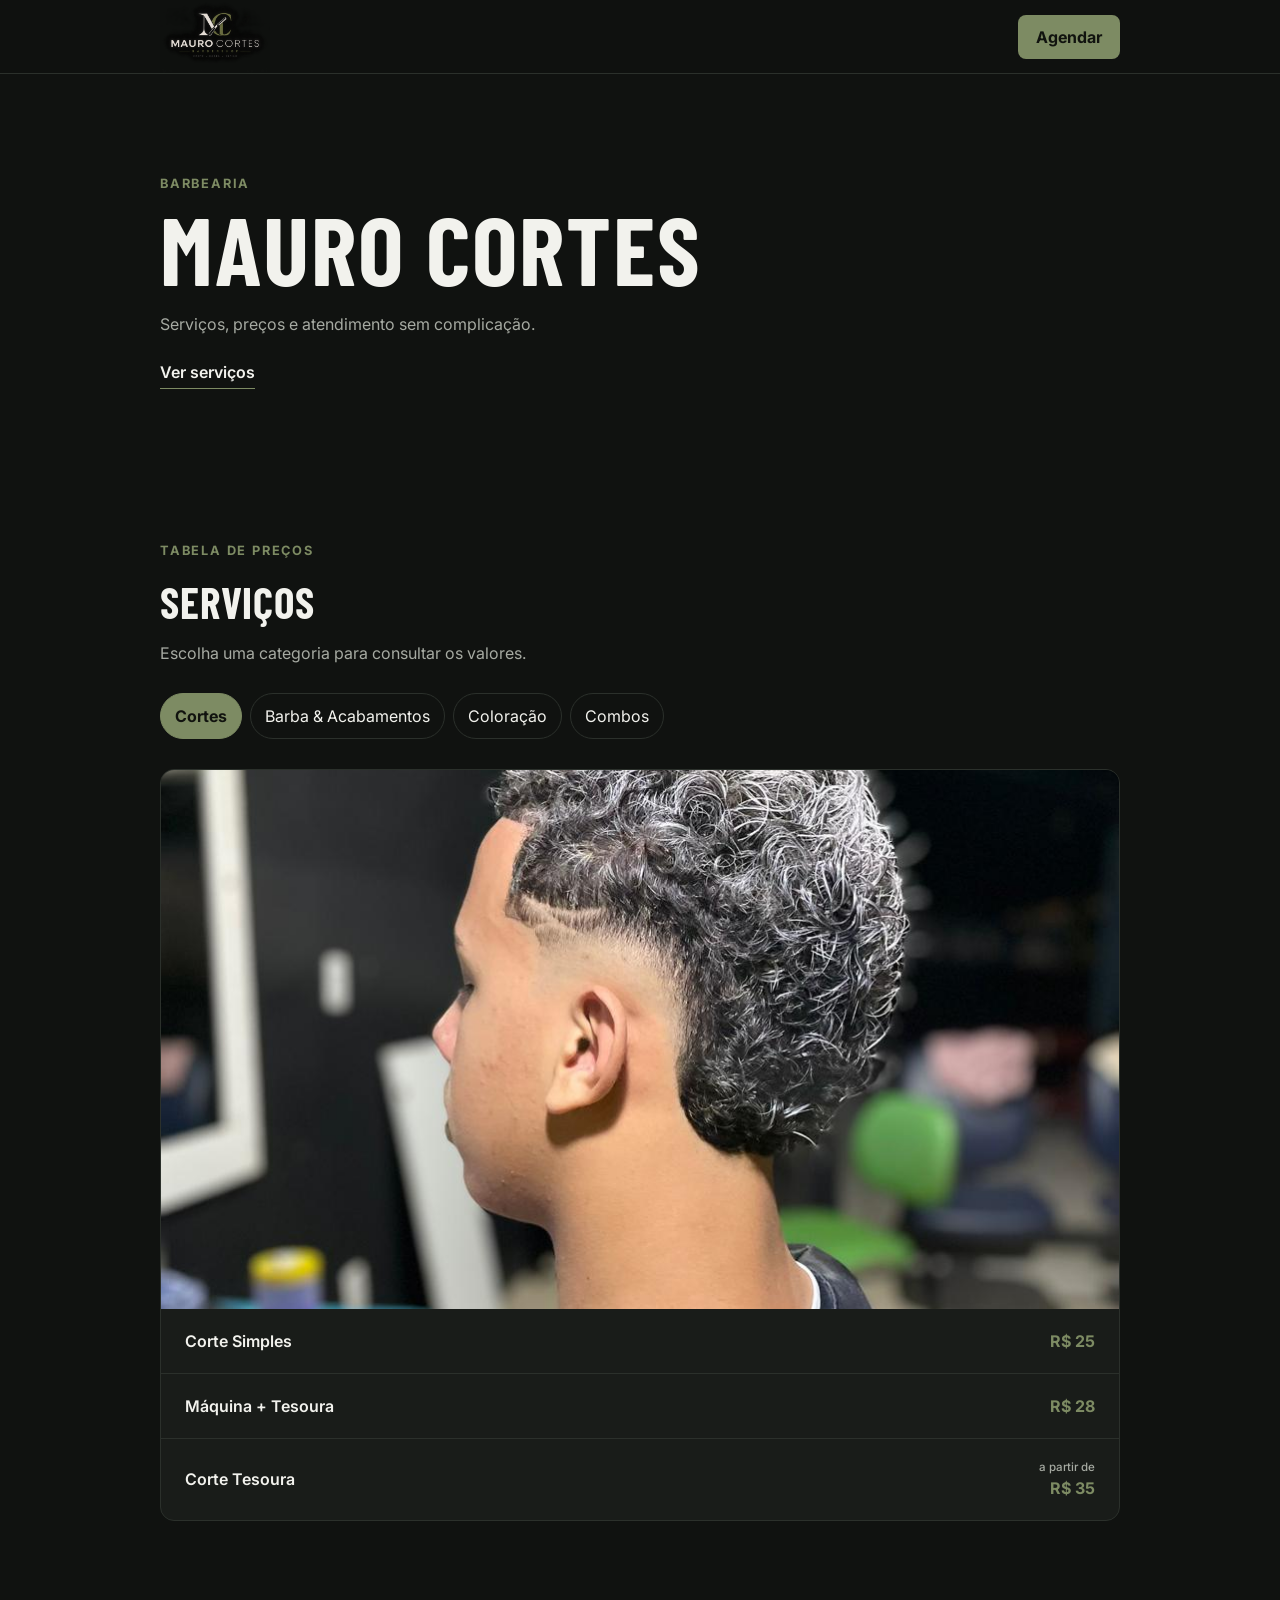
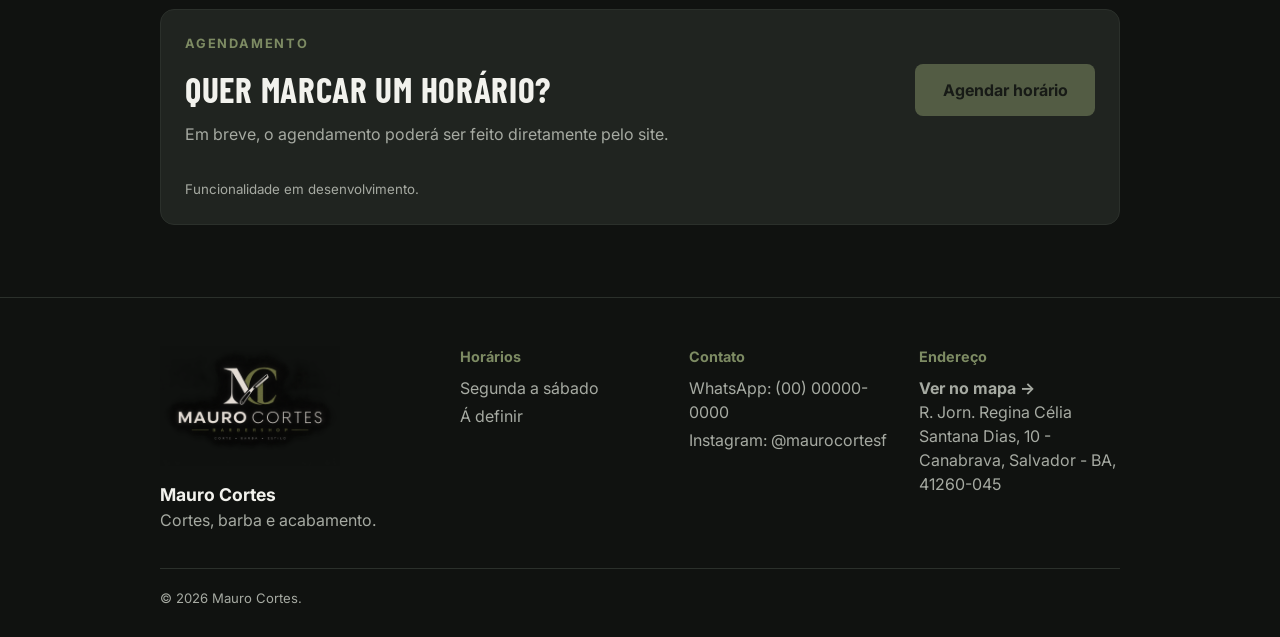
==== docs/index.html @ 52662b33 "att" ====
<!DOCTYPE html>
<html lang="pt-BR">
<head>
    <meta charset="UTF-8">
    <meta name="viewport" content="width=device-width, initial-scale=1.0">
    <meta name="description" content="Serviços, preços e informações da Mauro Cortes.">
    <title>Mauro Cortes</title>

    <link rel="preconnect" href="https://fonts.googleapis.com">
    <link rel="preconnect" href="https://fonts.gstatic.com" crossorigin>
    <link href="https://fonts.googleapis.com/css2?family=Barlow+Condensed:wght@600;700&family=Inter:wght@400;500;600;700&display=swap" rel="stylesheet">

    <link rel="stylesheet" href="css/style.css">
</head>
<body>

    <header class="site-header">
        <div class="container header-content">
            <a href="#" class="logo" aria-label="Mauro Cortes - início">
    <img src="imgs/logo.png" alt="Logo Mauro Cortes">
</a>
</a>
            </a>

            <a href="#agendamento" class="header-button">Agendar</a>
        </div>
    </header>

    <main>
        <section class="hero">
            <div class="container">
                <p class="eyebrow">BARBEARIA</p>
                <h1>Mauro Cortes</h1>
                <p class="hero-text">
                    Serviços, preços e atendimento sem complicação.
                </p>

                <a href="#servicos" class="secondary-link">Ver serviços</a>
            </div>
        </section>

        <section class="services-section" id="servicos">
            <div class="container">
                <div class="section-heading">
                    <p class="eyebrow">TABELA DE PREÇOS</p>
                    <h2>Serviços</h2>
                    <p>Escolha uma categoria para consultar os valores.</p>
                </div>

                <div class="category-buttons" aria-label="Categorias de serviços">
                    <button class="category-button active" data-category="cortes">Cortes</button>
                    <button class="category-button" data-category="barba">Barba & Acabamentos</button>
                    <button class="category-button" data-category="coloracao">Coloração</button>
                    <button class="category-button" data-category="combos">Combos</button>
                </div>

                <div class="service-list" id="service-list"></div>
            </div>
        </section>

        <section class="booking-section" id="agendamento">
            <div class="container booking-card">
                <div>
                    <p class="eyebrow">AGENDAMENTO</p>
                    <h2>Quer marcar um horário?</h2>
                    <p>Em breve, o agendamento poderá ser feito diretamente pelo site.</p>
                </div>

                <button class="booking-button" type="button" disabled>
                    Agendar horário
                </button>

                <small>Funcionalidade em desenvolvimento.</small>
            </div>
        </section>
    </main>

    <footer class="site-footer">
        <div class="container footer-content">
            <div class="footer-brand">
                <div class="footer-logo">
                    <img src="imgs/logo.png" alt="Logo Mauro Cortes">
                </div>

                <strong>Mauro Cortes</strong>
                <p>Cortes, barba e acabamento.</p>
            </div>

            <div class="footer-info">
                <div>
                    <h3>Horários</h3>
                    <p>Segunda a sábado</p>
                    <p>Á definir</p>
                </div>

                <div>
                    <h3>Contato</h3>
                    <p>WhatsApp: (00) 00000-0000</p>
                    <p>Instagram: @maurocortesf</p>
                </div>

                <div>
                    <h3>Endereço</h3>
                    <a href="https://maps.app.goo.gl/zQnCDeunT6uKWLCv8"
                    target="_blank" rel="noopener noreferrer"
                    class="footer-link">
                        <p><strong>Ver no mapa →</strong> <br>
                            R. Jorn. Regina Célia Santana Dias, 10 - Canabrava, Salvador - BA, 41260-045</p>

                    </a>
                </div>
            </div>
        </div>

        <div class="container copyright">
            <p>© 2026 Mauro Cortes.</p>
        </div>
    </footer>

    <script src="js/script.js"></script>
</body>
</html>
---- docs/css/style.css ----
/* =========================
   BASE
========================= */

:root {
    --bg: #101210;
    --surface: #191c19;
    --surface-light: #202420;
    --text: #f2f2ed;
    --muted: #a6aaa2;
    --border: #2b302b;
    --olive: #7d8b63;
    --olive-hover: #8e9d70;
    --max-width: 960px;
}

* {
    box-sizing: border-box;
    margin: 0;
    padding: 0;
}

html {
    scroll-behavior: smooth;
}

body {
    background: var(--bg);
    color: var(--text);
    font-family: "Inter", sans-serif;
    line-height: 1.5;
}

a {
    color: inherit;
    text-decoration: none;
}

button {
    font: inherit;
}

.container {
    width: min(100% - 32px, var(--max-width));
    margin-inline: auto;
}


/* =========================
   HEADER
========================= */

.site-header {
    border-bottom: 1px solid var(--border);
    background: rgba(16, 18, 16, 0.96);
    position: sticky;
    top: 0;
    z-index: 10;
}

.header-content {
    min-height: 72px;
    display: flex;
    align-items: center;
    justify-content: space-between;
    gap: 24px;
}

.logo-placeholder {
    width: 92px;
    height: 44px;
    border: 1px dashed var(--olive);
    border-radius: 8px;
    display: grid;
    place-items: center;
    color: var(--olive);
    font-size: 0.75rem;
    font-weight: 700;
    letter-spacing: 0.12em;
}

.logo img {
    display: block;
    width: 110px;
    height: auto;
}

.header-button {
    background: var(--olive);
    color: #11130f;
    padding: 10px 18px;
    border-radius: 8px;
    font-weight: 700;
}

.header-button:hover {
    background: var(--olive-hover);
}


/* =========================
   HERO
========================= */

.hero {
    padding: 72px 0 56px;
}

.eyebrow {
    color: var(--olive);
    font-size: 0.8rem;
    font-weight: 700;
    letter-spacing: 0.14em;
    margin-bottom: 10px;
}

.hero h1,
.section-heading h2,
.booking-card h2 {
    font-family: "Barlow Condensed", sans-serif;
    text-transform: uppercase;
    letter-spacing: 0.02em;
}

.hero h1 {
    font-size: clamp(3.25rem, 14vw, 6rem);
    line-height: 0.92;
    max-width: 700px;
}

.hero-text {
    color: var(--muted);
    font-size: 1rem;
    margin-top: 20px;
    max-width: 460px;
}

.secondary-link {
    display: inline-block;
    margin-top: 24px;
    color: var(--text);
    font-weight: 600;
    border-bottom: 1px solid var(--olive);
    padding-bottom: 4px;
}


/* =========================
   SERVIÇOS
========================= */

.services-section {
    padding: 56px 0 72px;
}

.section-heading {
    margin-bottom: 28px;
}

.section-heading h2 {
    font-size: 2.7rem;
}

.section-heading > p:last-child {
    color: var(--muted);
    margin-top: 6px;
}

.category-buttons {
    display: flex;
    gap: 8px;
    overflow-x: auto;
    padding-bottom: 8px;
    scrollbar-width: thin;
}

.category-button {
    flex: 0 0 auto;
    border: 1px solid var(--border);
    background: transparent;
    color: var(--text);
    border-radius: 999px;
    padding: 10px 14px;
    cursor: pointer;
}

.category-button:hover {
    border-color: var(--olive);
}

.category-button.active {
    background: var(--olive);
    color: #11130f;
    border-color: var(--olive);
    font-weight: 700;
}

.service-list {
    margin-top: 22px;
    border: 1px solid var(--border);
    border-radius: 14px;
    overflow: hidden;
    background: var(--surface);
}

.service-item {
    display: flex;
    justify-content: space-between;
    align-items: center;
    gap: 20px;
    padding: 18px;
}

.service-item + .service-item {
    border-top: 1px solid var(--border);
}

.service-name {
    font-weight: 600;
}

.service-price {
    color: var(--olive);
    font-weight: 700;
    white-space: nowrap;
    text-align: right;
}

.service-price span {
    color: var(--muted);
    display: block;
    font-size: 0.72rem;
    font-weight: 500;
}

.category-image {
    width: 100%;
    aspect-ratio: 16 / 9;
    object-fit: cover;
    object-position: center;
    display: block;
}


/* =========================
   AGENDAMENTO
========================= */

.booking-section {
    padding-bottom: 72px;
}

.booking-card {
    background: var(--surface-light);
    border: 1px solid var(--border);
    border-radius: 14px;
    padding: 24px;
}

.booking-card h2 {
    font-size: 2.2rem;
}

.booking-card p:not(.eyebrow) {
    color: var(--muted);
    margin-top: 6px;
    max-width: 500px;
}

.booking-button {
    width: 100%;
    margin-top: 22px;
    border: 0;
    border-radius: 8px;
    background: var(--olive);
    color: #11130f;
    padding: 14px 18px;
    font-weight: 700;
}

.booking-button:disabled {
    opacity: 0.55;
    cursor: not-allowed;
}

.booking-card small {
    display: block;
    color: var(--muted);
    margin-top: 10px;
}


/* =========================
   FOOTER
========================= */

.site-footer {
    border-top: 1px solid var(--border);
    padding: 48px 0 28px;
}

.footer-content {
    display: grid;
    gap: 36px;
}

.footer-brand strong {
    display: block;
    margin-top: 16px;
    font-size: 1.1rem;
}

.footer-brand p,
.footer-info p,
.copyright {
    color: var(--muted);
}

.footer-logo img {
    width: 180px;
    max-width: 100%;
    height: auto;
    display: block;
}

.footer-info {
    display: grid;
    gap: 28px;
}

.footer-info h3 {
    color: var(--olive);
    font-size: 0.9rem;
    margin-bottom: 8px;
}

.footer-info p + p {
    margin-top: 4px;
}

.copyright {
    border-top: 1px solid var(--border);
    margin-top: 36px;
    padding-top: 20px;
    font-size: 0.82rem;
}


/* =========================
   DESKTOP
========================= */

@media (min-width: 700px) {
    .hero {
        padding: 100px 0 80px;
        .category-image {
        aspect-ratio: 16 / 9;}
    }

    .services-section {
        padding: 72px 0 88px;
    }

    .service-item {
        padding: 20px 24px;
    }

    .booking-card {
        display: grid;
        grid-template-columns: 1fr auto;
        align-items: center;
        gap: 24px;
    }

    .booking-button {
        width: auto;
        min-width: 180px;
        margin-top: 0;
    }

    .booking-card small {
        grid-column: 1 / -1;
    }

    .footer-content {
        grid-template-columns: 0.8fr 2fr;
    }

    .footer-info {
        grid-template-columns: repeat(3, 1fr);
    }
}
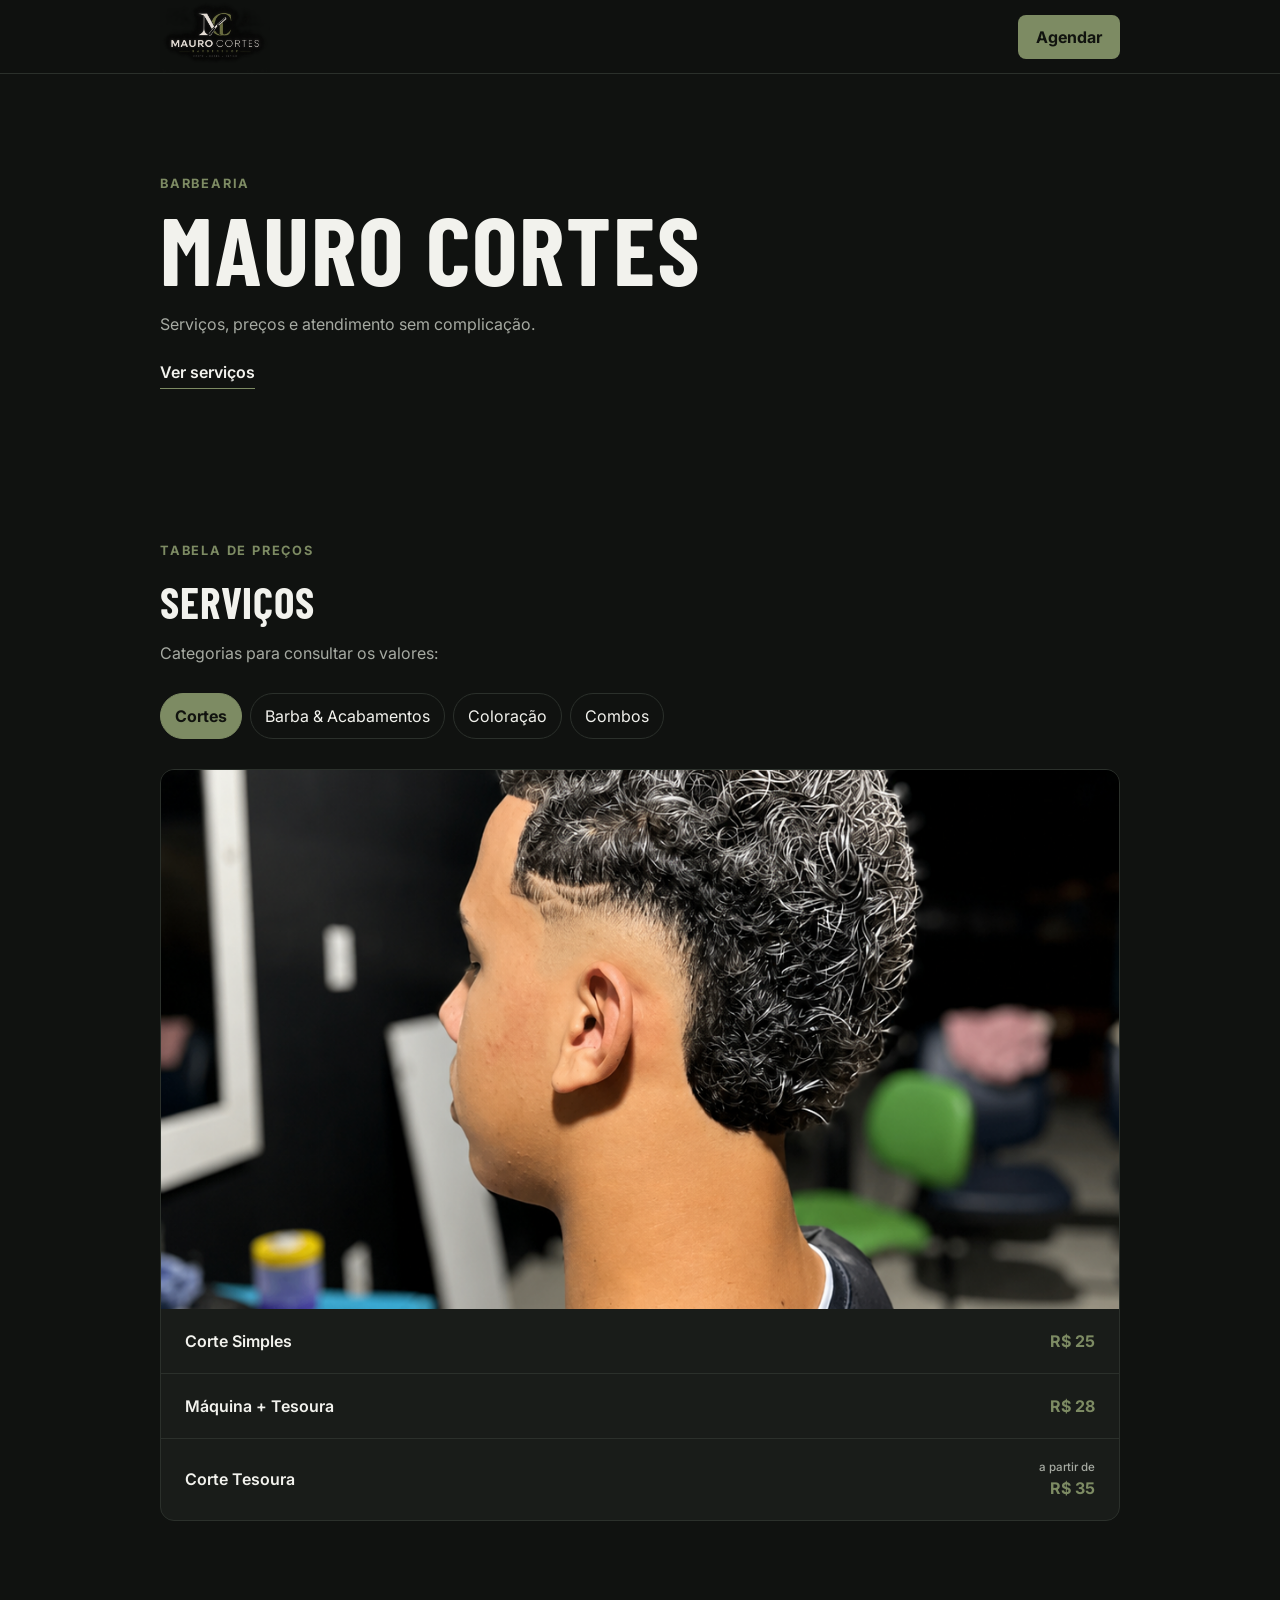
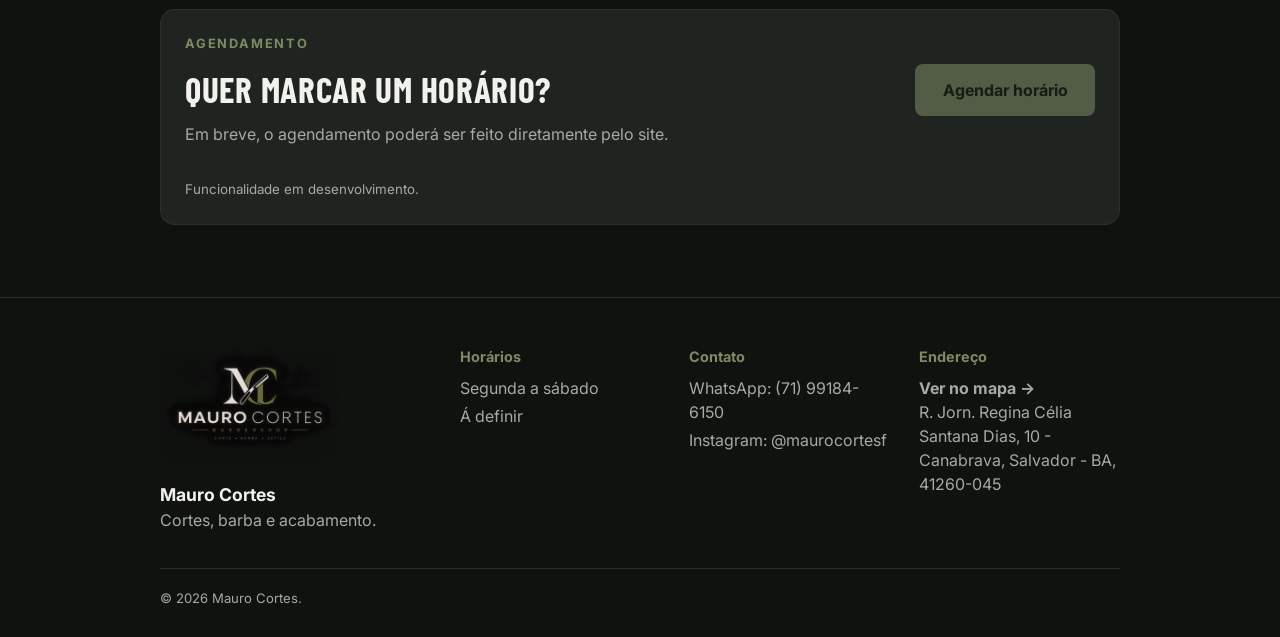
==== commit 11675464: "better imgs rn" ====
--- a/docs/index.html
+++ b/docs/index.html
@@ -44,7 +44,7 @@
                 <div class="section-heading">
                     <p class="eyebrow">TABELA DE PREÇOS</p>
                     <h2>Serviços</h2>
-                    <p>Escolha uma categoria para consultar os valores.</p>
+                    <p>Categorias para consultar os valores:</p>
                 </div>
 
                 <div class="category-buttons" aria-label="Categorias de serviços">
@@ -95,7 +95,7 @@
 
                 <div>
                     <h3>Contato</h3>
-                    <p>WhatsApp: (00) 00000-0000</p>
+                    <p>WhatsApp: (71) 99184-6150</p>
                     <p>Instagram: @maurocortesf</p>
                 </div>
 
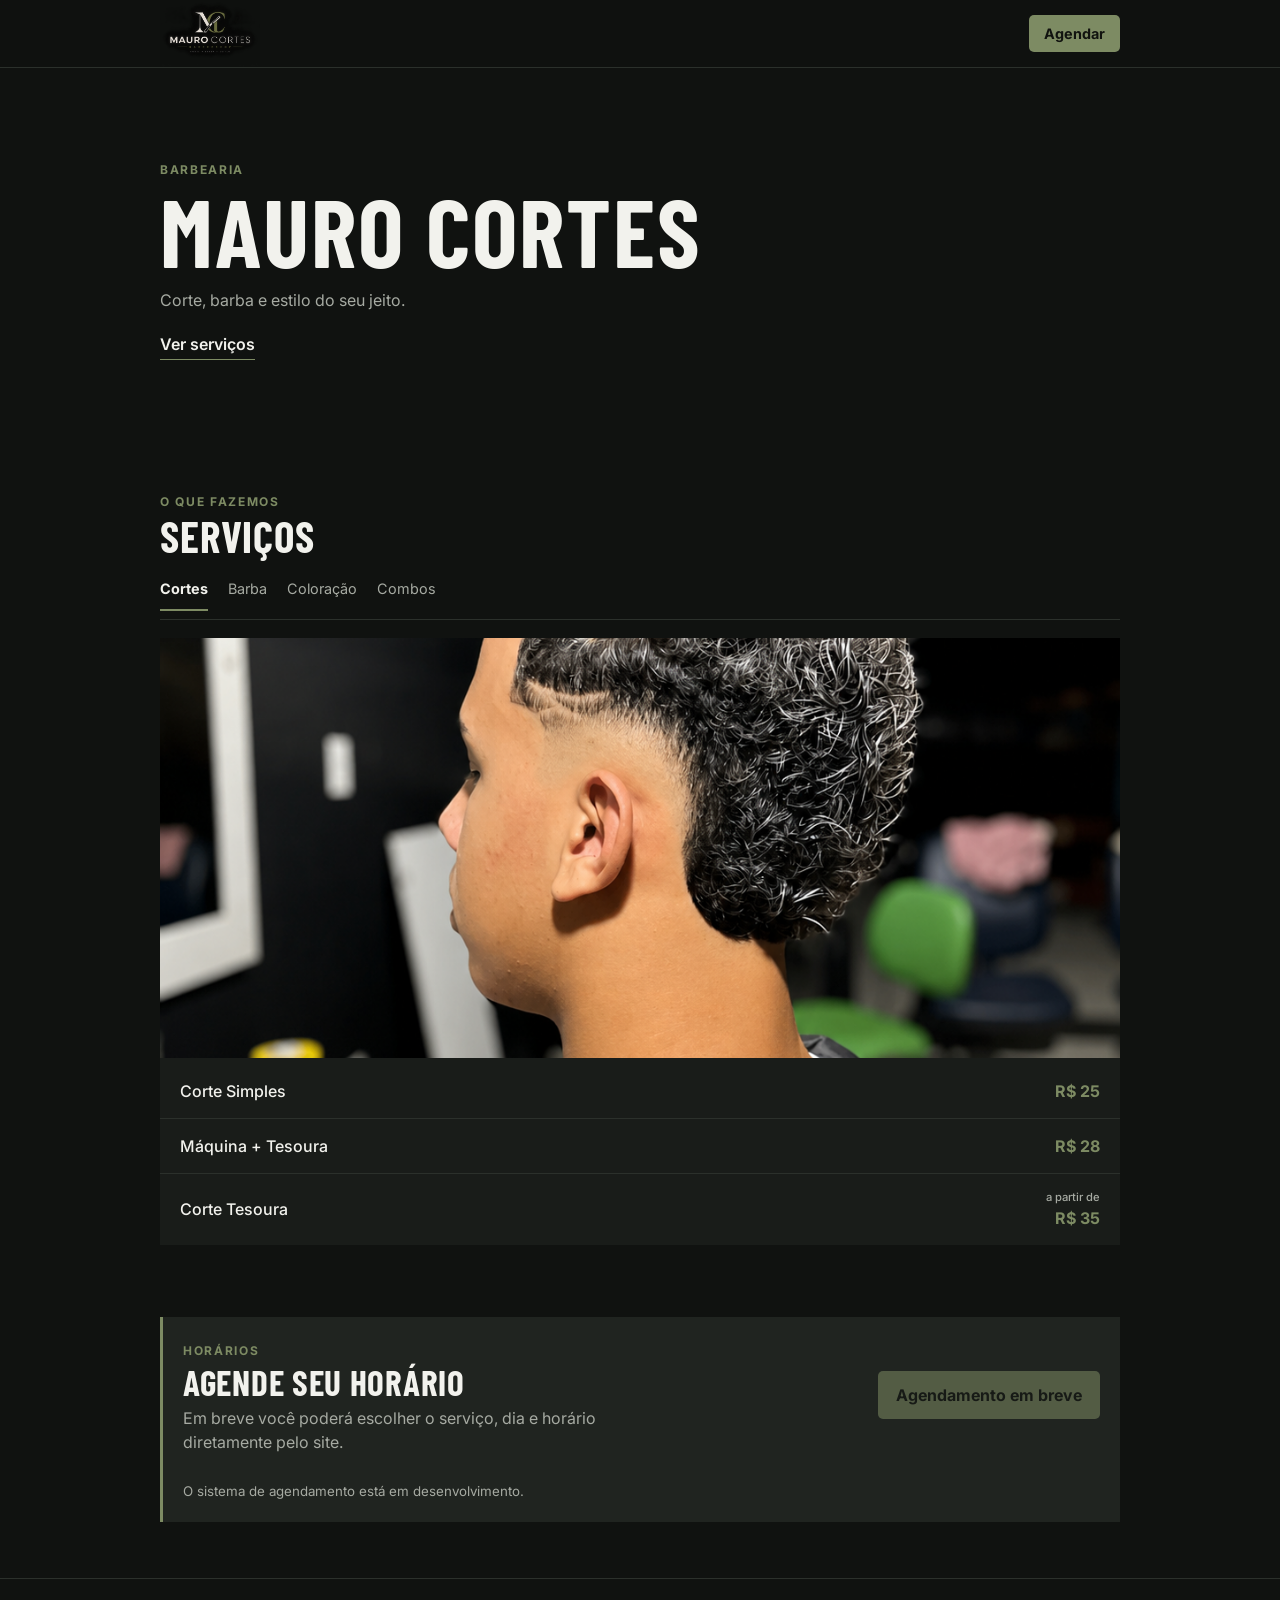
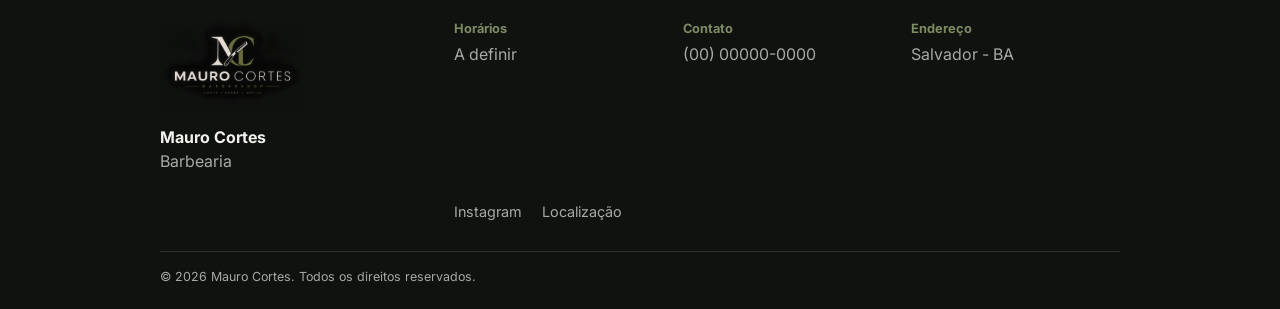
==== commit ae159cae: "create table user" ====
--- a/docs/index.html
+++ b/docs/index.html
@@ -1,76 +1,97 @@
 <!DOCTYPE html>
 <html lang="pt-BR">
+
 <head>
     <meta charset="UTF-8">
     <meta name="viewport" content="width=device-width, initial-scale=1.0">
-    <meta name="description" content="Serviços, preços e informações da Mauro Cortes.">
-    <title>Mauro Cortes</title>
+    <title>Mauro Cortes | Barbearia</title>
 
     <link rel="preconnect" href="https://fonts.googleapis.com">
     <link rel="preconnect" href="https://fonts.gstatic.com" crossorigin>
-    <link href="https://fonts.googleapis.com/css2?family=Barlow+Condensed:wght@600;700&family=Inter:wght@400;500;600;700&display=swap" rel="stylesheet">
+    <link
+        href="https://fonts.googleapis.com/css2?family=Barlow+Condensed:wght@500;600;700&family=Inter:wght@400;500;600&display=swap"
+        rel="stylesheet">
 
     <link rel="stylesheet" href="css/style.css">
 </head>
+
 <body>
-
     <header class="site-header">
         <div class="container header-content">
-            <a href="#" class="logo" aria-label="Mauro Cortes - início">
-    <img src="imgs/logo.png" alt="Logo Mauro Cortes">
-</a>
-</a>
+            <a href="#" class="logo">
+                <img src="imgs/logo.png" alt="Mauro Cortes">
             </a>
 
-            <a href="#agendamento" class="header-button">Agendar</a>
+            <a href="#booking" class="header-button">Agendar</a>
         </div>
     </header>
 
     <main>
         <section class="hero">
             <div class="container">
-                <p class="eyebrow">BARBEARIA</p>
+                <span class="eyebrow">BARBEARIA</span>
+
                 <h1>Mauro Cortes</h1>
+
                 <p class="hero-text">
-                    Serviços, preços e atendimento sem complicação.
+                    Corte, barba e estilo do seu jeito.
                 </p>
 
-                <a href="#servicos" class="secondary-link">Ver serviços</a>
+                <a href="#services" class="secondary-link">Ver serviços</a>
             </div>
         </section>
 
-        <section class="services-section" id="servicos">
+        <section class="services-section" id="services">
             <div class="container">
                 <div class="section-heading">
-                    <p class="eyebrow">TABELA DE PREÇOS</p>
+                    <span class="eyebrow">O QUE FAZEMOS</span>
                     <h2>Serviços</h2>
-                    <p>Categorias para consultar os valores:</p>
                 </div>
 
-                <div class="category-buttons" aria-label="Categorias de serviços">
-                    <button class="category-button active" data-category="cortes">Cortes</button>
-                    <button class="category-button" data-category="barba">Barba & Acabamentos</button>
-                    <button class="category-button" data-category="coloracao">Coloração</button>
-                    <button class="category-button" data-category="combos">Combos</button>
-                </div>
+                <nav class="category-buttons">
+                    <button class="category-button active" data-category="cortes">
+                        Cortes
+                    </button>
+
+                    <button class="category-button" data-category="barba">
+                        Barba
+                    </button>
+
+                    <button class="category-button" data-category="coloracao">
+                        Coloração
+                    </button>
+
+                    <button class="category-button" data-category="combos">
+                        Combos
+                    </button>
+                </nav>
 
                 <div class="service-list" id="service-list"></div>
             </div>
         </section>
 
-        <section class="booking-section" id="agendamento">
-            <div class="container booking-card">
-                <div>
-                    <p class="eyebrow">AGENDAMENTO</p>
-                    <h2>Quer marcar um horário?</h2>
-                    <p>Em breve, o agendamento poderá ser feito diretamente pelo site.</p>
+        <section class="booking-section" id="booking">
+            <div class="container">
+                <div class="booking-card">
+                    <div>
+                        <span class="eyebrow">HORÁRIOS</span>
+
+                        <h2>Agende seu horário</h2>
+
+                        <p>
+                            Em breve você poderá escolher o serviço,
+                            dia e horário diretamente pelo site.
+                        </p>
+                    </div>
+
+                    <button class="booking-button" disabled>
+                        Agendamento em breve
+                    </button>
+
+                    <small>
+                        O sistema de agendamento está em desenvolvimento.
+                    </small>
                 </div>
-
-                <button class="booking-button" type="button" disabled>
-                    Agendar horário
-                </button>
-
-                <small>Funcionalidade em desenvolvimento.</small>
             </div>
         </section>
     </main>
@@ -78,45 +99,44 @@
     <footer class="site-footer">
         <div class="container footer-content">
             <div class="footer-brand">
-                <div class="footer-logo">
-                    <img src="imgs/logo.png" alt="Logo Mauro Cortes">
-                </div>
+                <img src="imgs/logo.png" alt="Mauro Cortes" class="footer-logo">
 
                 <strong>Mauro Cortes</strong>
-                <p>Cortes, barba e acabamento.</p>
+
+                <p>Barbearia</p>
             </div>
 
             <div class="footer-info">
                 <div>
                     <h3>Horários</h3>
-                    <p>Segunda a sábado</p>
-                    <p>Á definir</p>
+                    <p>A definir</p>
                 </div>
 
                 <div>
                     <h3>Contato</h3>
-                    <p>WhatsApp: (71) 99184-6150</p>
-                    <p>Instagram: @maurocortesf</p>
+                    <p>(00) 00000-0000</p>
                 </div>
 
                 <div>
                     <h3>Endereço</h3>
-                    <a href="https://maps.app.goo.gl/zQnCDeunT6uKWLCv8"
-                    target="_blank" rel="noopener noreferrer"
-                    class="footer-link">
-                        <p><strong>Ver no mapa →</strong> <br>
-                            R. Jorn. Regina Célia Santana Dias, 10 - Canabrava, Salvador - BA, 41260-045</p>
+                    <p>Salvador - BA</p>
+                </div>
+            </div>
 
-                    </a>
-                </div>
+            <div class="footer-links">
+                <a href="#" target="_blank">Instagram</a>
+                <a href="#" target="_blank">Localização</a>
             </div>
         </div>
 
-        <div class="container copyright">
-            <p>© 2026 Mauro Cortes.</p>
+        <div class="container">
+            <p class="copyright">
+                © 2026 Mauro Cortes. Todos os direitos reservados.
+            </p>
         </div>
     </footer>
 
     <script src="js/script.js"></script>
 </body>
-</html>
+
+</html>
--- a/docs/css/style.css
+++ b/docs/css/style.css
@@ -1,5 +1,5 @@
 /* =========================
-   BASE
+   global settings
 ========================= */
 
 :root {
@@ -47,7 +47,7 @@
 
 
 /* =========================
-   HEADER
+   header configs
 ========================= */
 
 .site-header {
@@ -59,37 +59,25 @@
 }
 
 .header-content {
-    min-height: 72px;
+    min-height: 64px;
     display: flex;
     align-items: center;
     justify-content: space-between;
     gap: 24px;
 }
 
-.logo-placeholder {
-    width: 92px;
-    height: 44px;
-    border: 1px dashed var(--olive);
-    border-radius: 8px;
-    display: grid;
-    place-items: center;
-    color: var(--olive);
-    font-size: 0.75rem;
-    font-weight: 700;
-    letter-spacing: 0.12em;
-}
-
 .logo img {
     display: block;
-    width: 110px;
+    width: 100px;
     height: auto;
 }
 
 .header-button {
     background: var(--olive);
     color: #11130f;
-    padding: 10px 18px;
-    border-radius: 8px;
+    padding: 8px 15px;
+    border-radius: 5px;
+    font-size: 0.9rem;
     font-weight: 700;
 }
 
@@ -99,19 +87,18 @@
 
 
 /* =========================
-   HERO
+   main session // hero
 ========================= */
 
 .hero {
-    padding: 72px 0 56px;
+    padding: 64px 0 48px;
 }
 
 .eyebrow {
     color: var(--olive);
-    font-size: 0.8rem;
+    font-size: 0.75rem;
     font-weight: 700;
     letter-spacing: 0.14em;
-    margin-bottom: 10px;
 }
 
 .hero h1,
@@ -126,81 +113,86 @@
     font-size: clamp(3.25rem, 14vw, 6rem);
     line-height: 0.92;
     max-width: 700px;
+    margin-top: 6px;
 }
 
 .hero-text {
     color: var(--muted);
     font-size: 1rem;
-    margin-top: 20px;
+    margin-top: 14px;
     max-width: 460px;
 }
 
 .secondary-link {
     display: inline-block;
-    margin-top: 24px;
+    margin-top: 20px;
     color: var(--text);
     font-weight: 600;
     border-bottom: 1px solid var(--olive);
-    padding-bottom: 4px;
-}
-
-
-/* =========================
-   SERVIÇOS
+    padding-bottom: 3px;
+}
+
+
+/* =========================
+   services
 ========================= */
 
 .services-section {
-    padding: 56px 0 72px;
+    padding: 48px 0 64px;
 }
 
 .section-heading {
-    margin-bottom: 28px;
+    margin-bottom: 20px;
 }
 
 .section-heading h2 {
     font-size: 2.7rem;
-}
-
-.section-heading > p:last-child {
-    color: var(--muted);
-    margin-top: 6px;
+    line-height: 1;
+    margin-top: 3px;
 }
 
 .category-buttons {
     display: flex;
-    gap: 8px;
+    gap: 20px;
     overflow-x: auto;
     padding-bottom: 8px;
+    border-bottom: 1px solid var(--border);
     scrollbar-width: thin;
 }
 
 .category-button {
     flex: 0 0 auto;
-    border: 1px solid var(--border);
+    border: 0;
+    border-bottom: 2px solid transparent;
     background: transparent;
-    color: var(--text);
-    border-radius: 999px;
-    padding: 10px 14px;
+    color: var(--muted);
+    padding: 0 0 9px;
     cursor: pointer;
+    font-size: 0.9rem;
 }
 
 .category-button:hover {
-    border-color: var(--olive);
+    color: var(--text);
 }
 
 .category-button.active {
-    background: var(--olive);
-    color: #11130f;
-    border-color: var(--olive);
+    color: var(--text);
+    border-bottom-color: var(--olive);
     font-weight: 700;
 }
 
 .service-list {
-    margin-top: 22px;
-    border: 1px solid var(--border);
-    border-radius: 14px;
-    overflow: hidden;
+    margin-top: 18px;
     background: var(--surface);
+}
+
+.category-image {
+    width: 100%;
+    aspect-ratio: 16 / 8;
+    object-fit: cover;
+    object-position: center;
+    display: block;
+    margin-bottom: 6px;
 }
 
 .service-item {
@@ -208,15 +200,15 @@
     justify-content: space-between;
     align-items: center;
     gap: 20px;
-    padding: 18px;
-}
-
-.service-item + .service-item {
+    padding: 13px 15px;
+}
+
+.service-item+.service-item {
     border-top: 1px solid var(--border);
 }
 
 .service-name {
-    font-weight: 600;
+    font-weight: 500;
 }
 
 .service-price {
@@ -229,36 +221,29 @@
 .service-price span {
     color: var(--muted);
     display: block;
-    font-size: 0.72rem;
+    font-size: 0.7rem;
     font-weight: 500;
 }
 
-.category-image {
-    width: 100%;
-    aspect-ratio: 16 / 9;
-    object-fit: cover;
-    object-position: center;
-    display: block;
-}
-
-
-/* =========================
-   AGENDAMENTO
+
+/* =========================
+   booking session
 ========================= */
 
 .booking-section {
-    padding-bottom: 72px;
+    padding-bottom: 56px;
 }
 
 .booking-card {
     background: var(--surface-light);
-    border: 1px solid var(--border);
-    border-radius: 14px;
-    padding: 24px;
+    border-left: 3px solid var(--olive);
+    padding: 20px;
 }
 
 .booking-card h2 {
     font-size: 2.2rem;
+    line-height: 1;
+    margin-top: 4px;
 }
 
 .booking-card p:not(.eyebrow) {
@@ -269,12 +254,12 @@
 
 .booking-button {
     width: 100%;
-    margin-top: 22px;
+    margin-top: 18px;
     border: 0;
-    border-radius: 8px;
+    border-radius: 5px;
     background: var(--olive);
     color: #11130f;
-    padding: 14px 18px;
+    padding: 12px 18px;
     font-weight: 700;
 }
 
@@ -286,28 +271,28 @@
 .booking-card small {
     display: block;
     color: var(--muted);
-    margin-top: 10px;
-}
-
-
-/* =========================
-   FOOTER
+    margin-top: 8px;
+}
+
+
+/* =========================
+   footer
 ========================= */
 
 .site-footer {
     border-top: 1px solid var(--border);
-    padding: 48px 0 28px;
+    padding: 40px 0 22px;
 }
 
 .footer-content {
     display: grid;
-    gap: 36px;
+    gap: 28px;
 }
 
 .footer-brand strong {
     display: block;
-    margin-top: 16px;
-    font-size: 1.1rem;
+    margin-top: 10px;
+    font-size: 1rem;
 }
 
 .footer-brand p,
@@ -316,8 +301,8 @@
     color: var(--muted);
 }
 
-.footer-logo img {
-    width: 180px;
+.footer-logo {
+    width: 145px;
     max-width: 100%;
     height: auto;
     display: block;
@@ -325,51 +310,68 @@
 
 .footer-info {
     display: grid;
-    gap: 28px;
+    gap: 20px;
 }
 
 .footer-info h3 {
     color: var(--olive);
+    font-size: 0.8rem;
+    margin-bottom: 4px;
+}
+
+.footer-info p+p {
+    margin-top: 4px;
+}
+
+.footer-links {
+    display: flex;
+    gap: 20px;
+}
+
+.footer-links a {
+    color: var(--muted);
     font-size: 0.9rem;
-    margin-bottom: 8px;
-}
-
-.footer-info p + p {
-    margin-top: 4px;
+}
+
+.footer-links a:hover {
+    color: var(--text);
 }
 
 .copyright {
     border-top: 1px solid var(--border);
-    margin-top: 36px;
-    padding-top: 20px;
-    font-size: 0.82rem;
-}
-
-
-/* =========================
-   DESKTOP
+    margin-top: 28px;
+    padding-top: 16px;
+    font-size: 0.78rem;
+}
+
+
+/* =========================
+   desktop
 ========================= */
 
 @media (min-width: 700px) {
+
     .hero {
-        padding: 100px 0 80px;
-        .category-image {
-        aspect-ratio: 16 / 9;}
+        padding: 88px 0 64px;
     }
 
     .services-section {
-        padding: 72px 0 88px;
+        padding: 64px 0 72px;
+    }
+
+    .category-image {
+        aspect-ratio: 16 / 7;
     }
 
     .service-item {
-        padding: 20px 24px;
+        padding: 15px 20px;
     }
 
     .booking-card {
         display: grid;
         grid-template-columns: 1fr auto;
         align-items: center;
-        gap: 24px;
+        gap: 20px;
     }
 
     .booking-button {
@@ -389,5 +391,8 @@
     .footer-info {
         grid-template-columns: repeat(3, 1fr);
     }
-}
-
+
+    .footer-links {
+        grid-column: 2;
+    }
+}
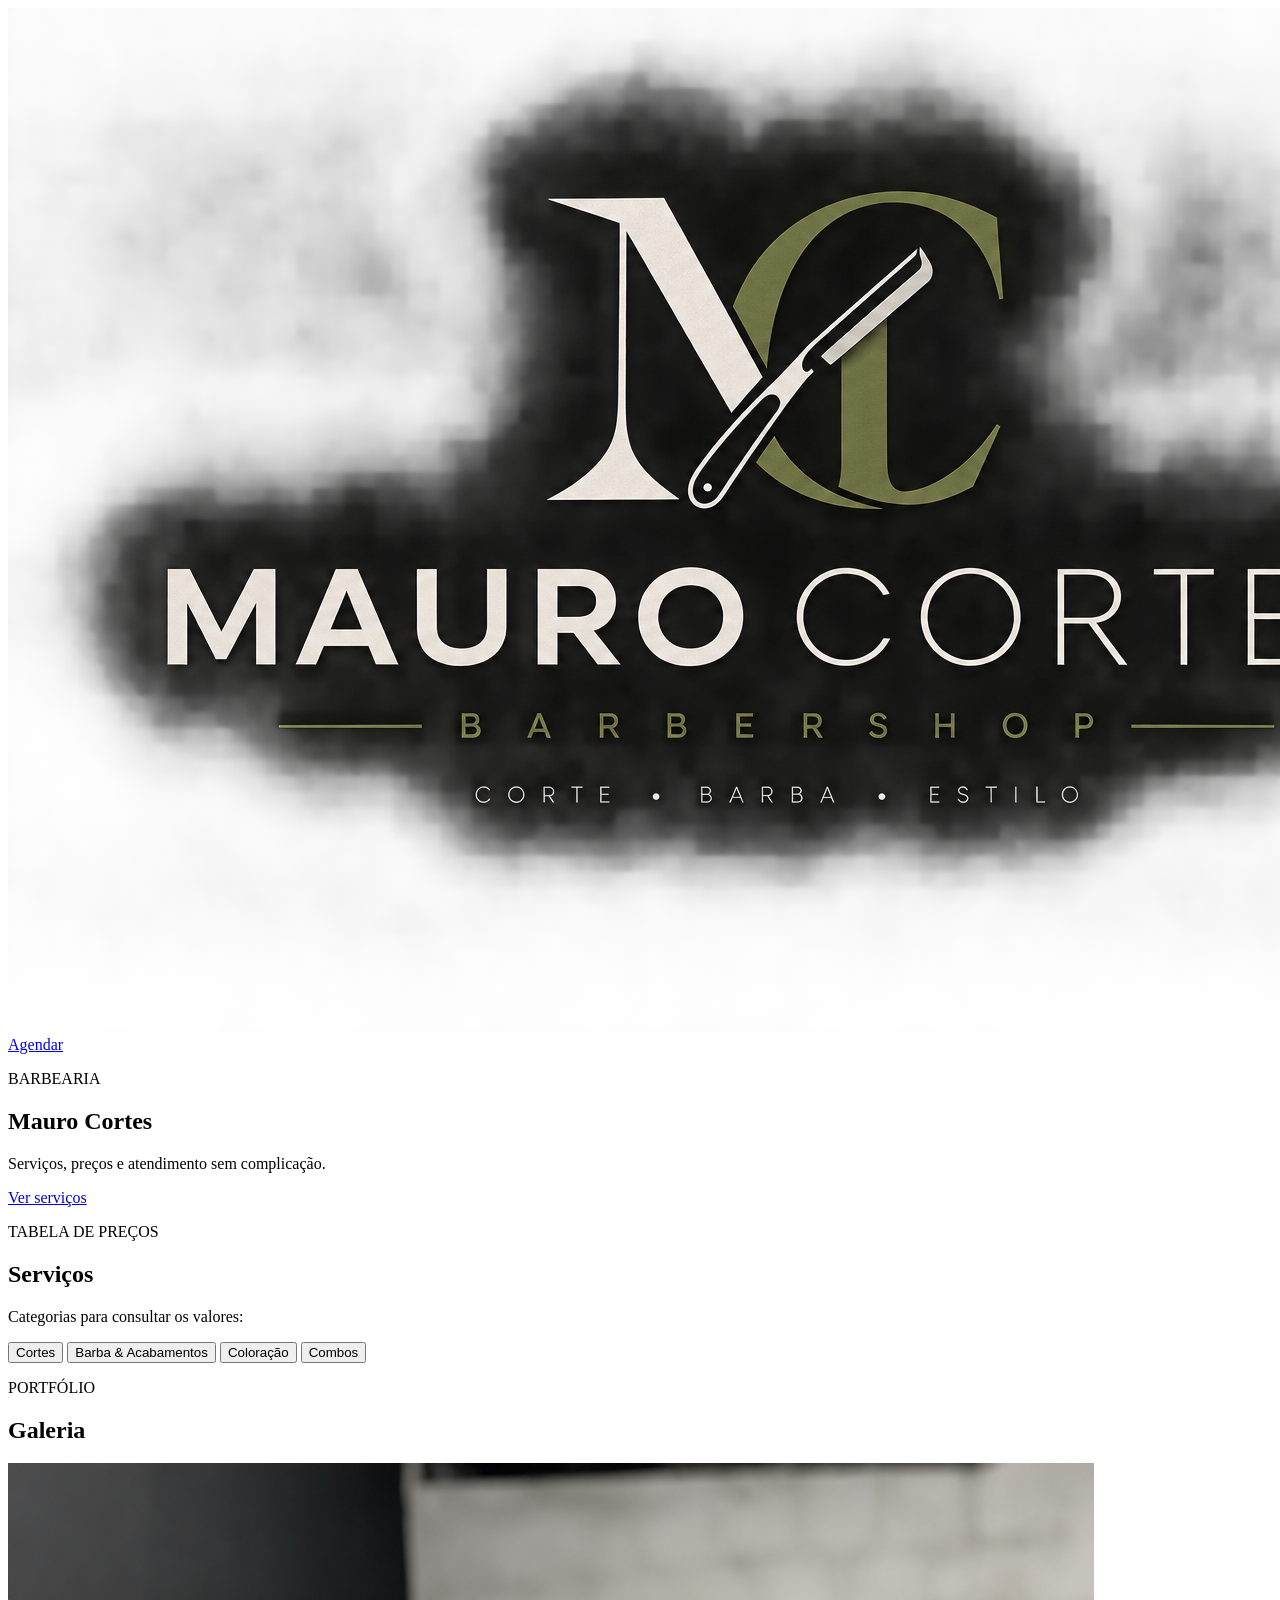
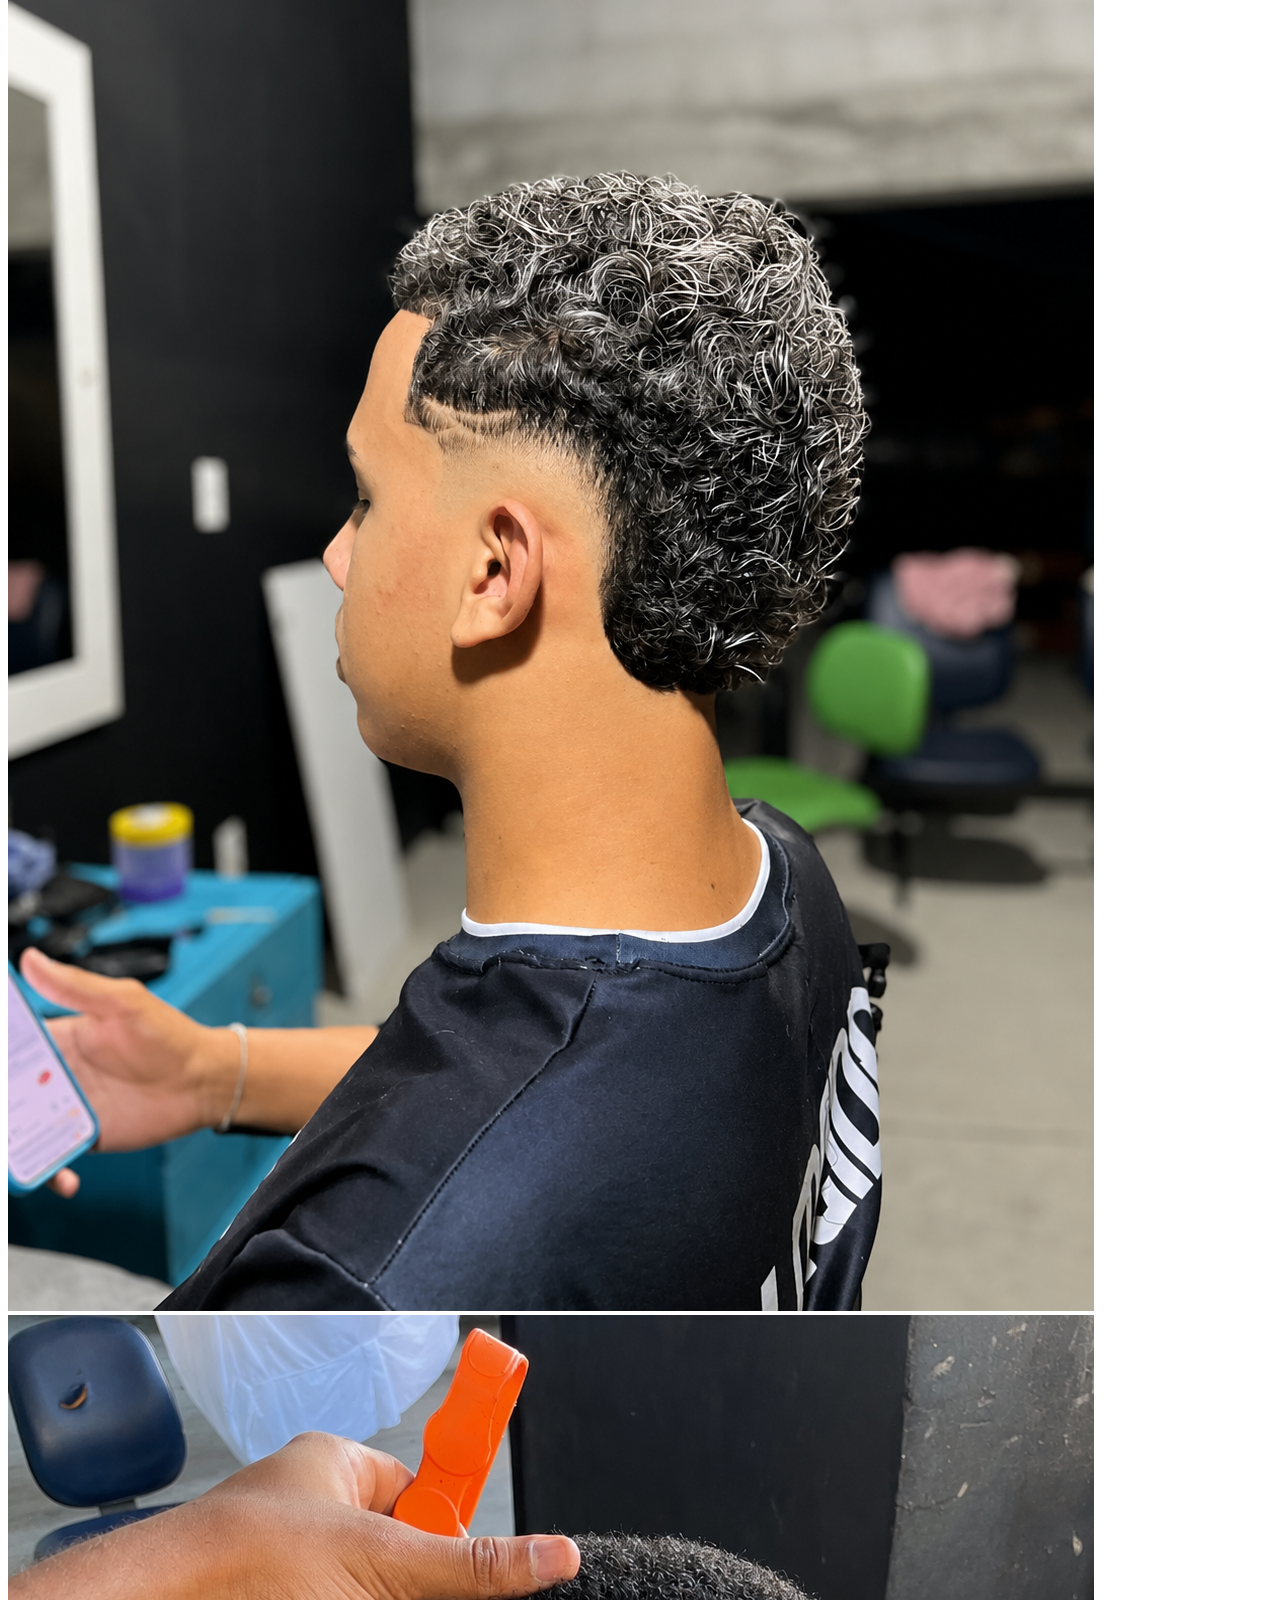
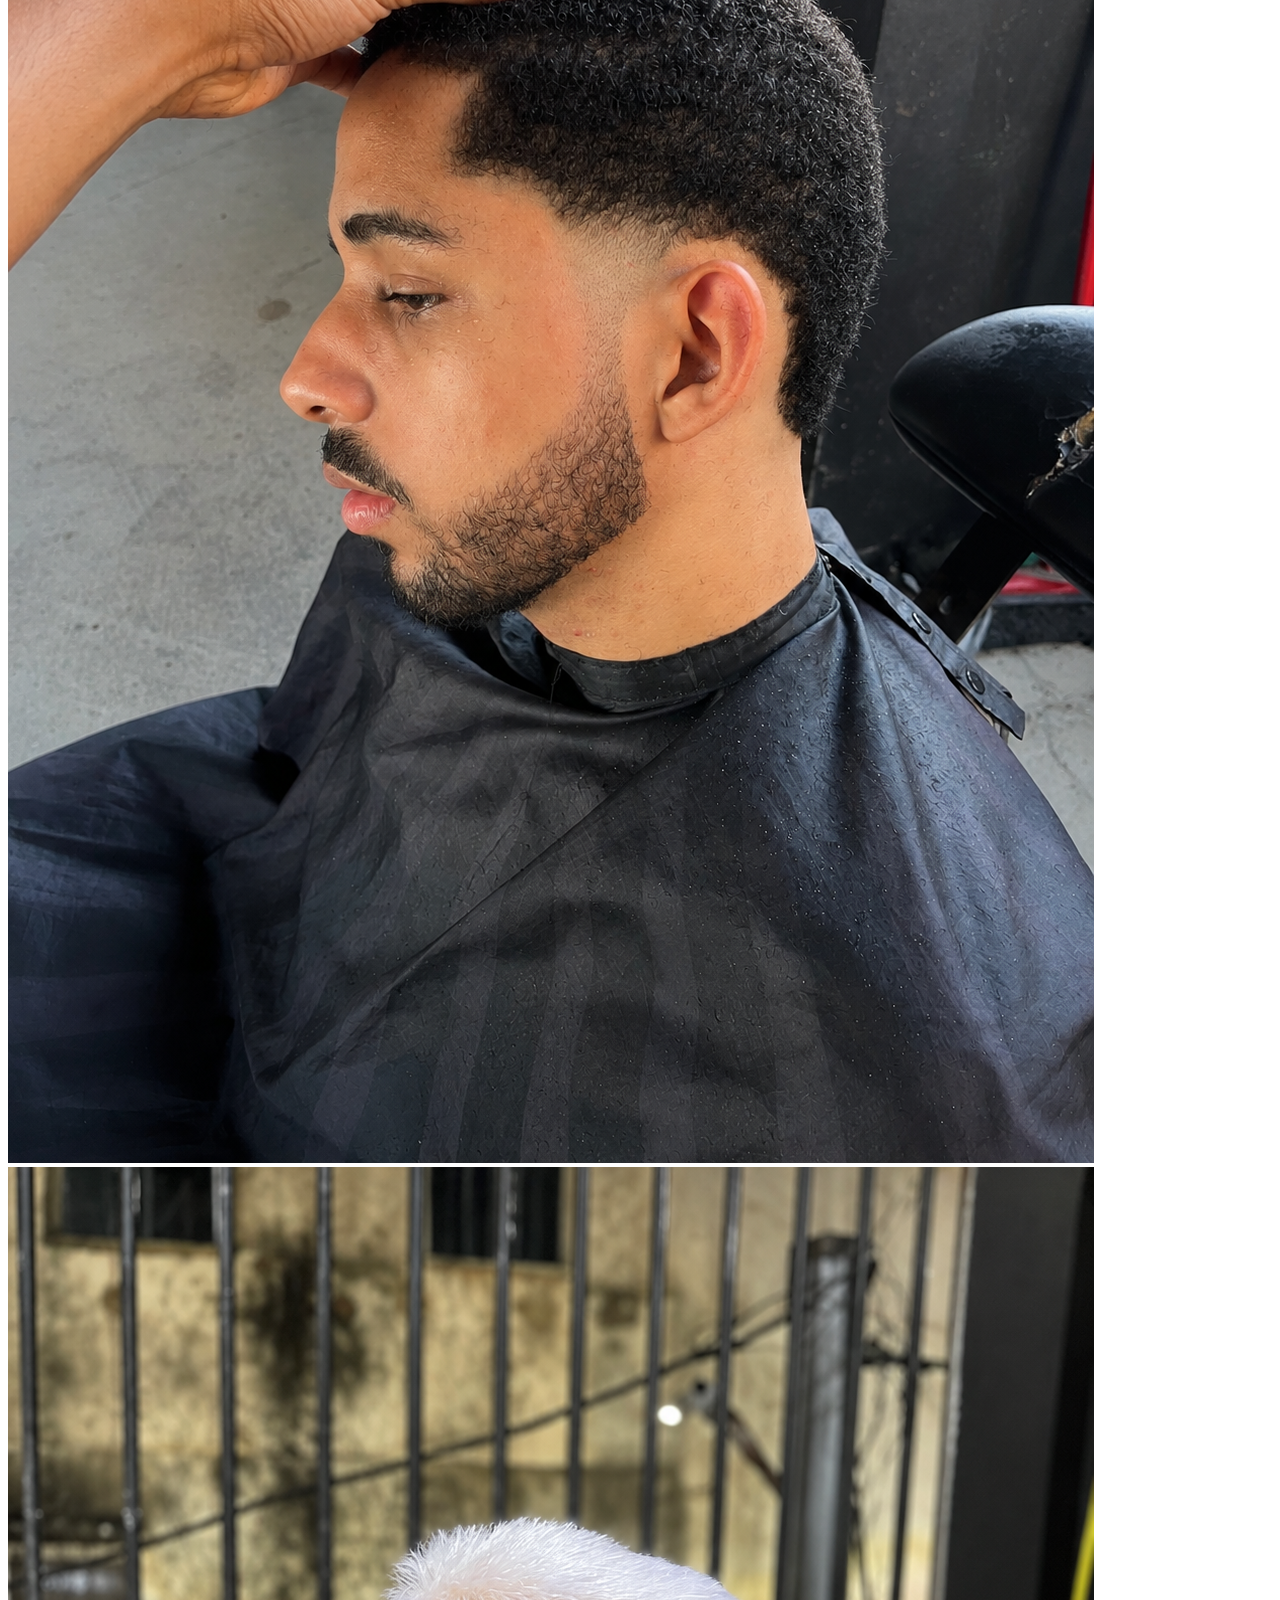
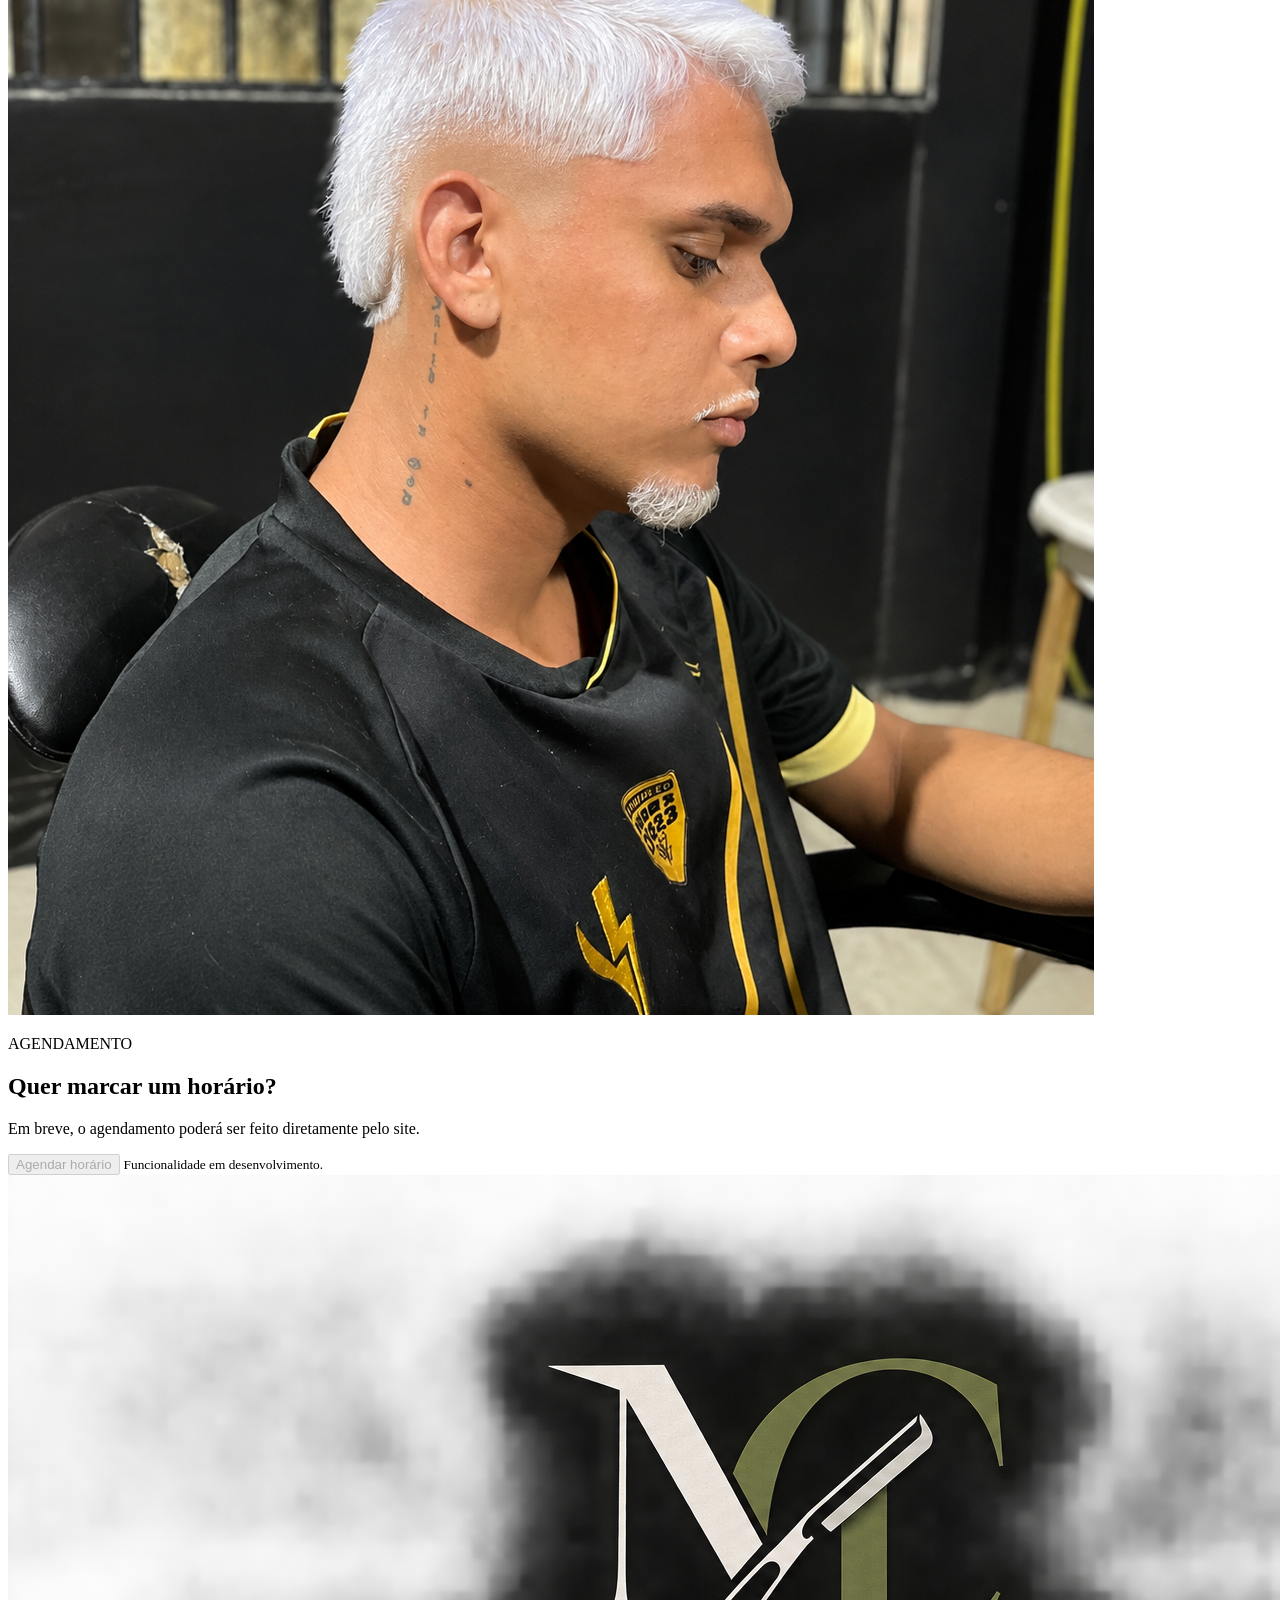
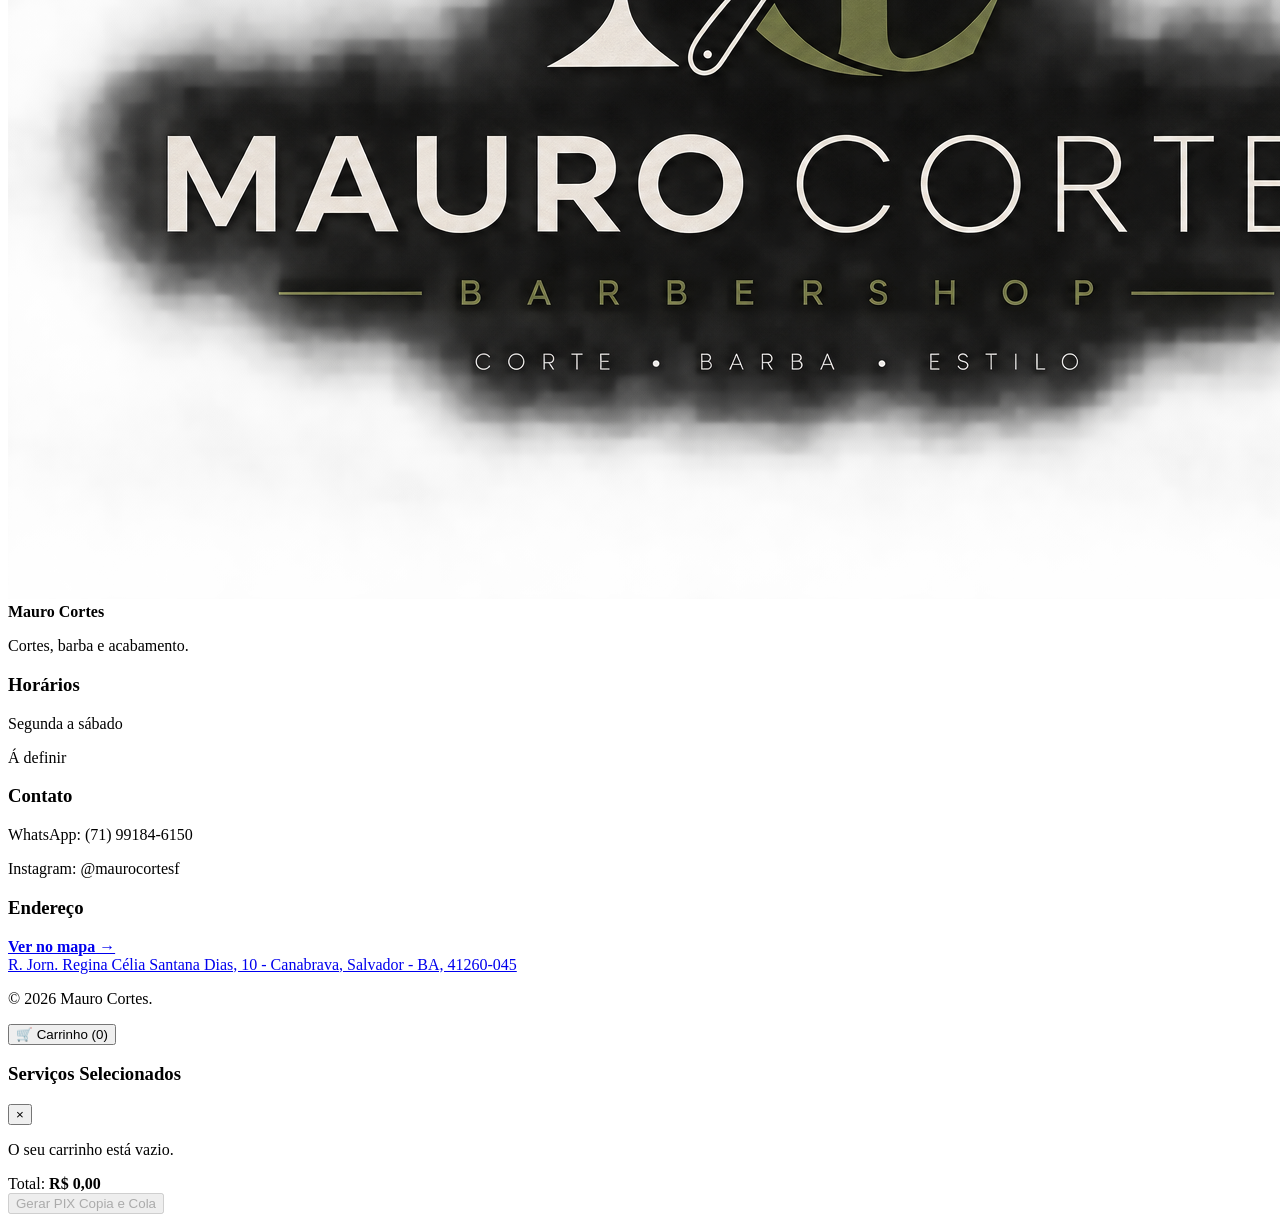
==== commit 5a6ea4be: "organize files" ====
--- a/docs/index.html
+++ b/docs/index.html
@@ -1,97 +1,90 @@
 <!DOCTYPE html>
 <html lang="pt-BR">
-
 <head>
     <meta charset="UTF-8">
     <meta name="viewport" content="width=device-width, initial-scale=1.0">
-    <title>Mauro Cortes | Barbearia</title>
+    <meta name="description" content="Serviços, preços e informações da Mauro Cortes.">
+    <title>Mauro Cortes</title>
 
     <link rel="preconnect" href="https://fonts.googleapis.com">
     <link rel="preconnect" href="https://fonts.gstatic.com" crossorigin>
-    <link
-        href="https://fonts.googleapis.com/css2?family=Barlow+Condensed:wght@500;600;700&family=Inter:wght@400;500;600&display=swap"
-        rel="stylesheet">
+    <link href="https://fonts.googleapis.com/css2?family=Barlow+Condensed:wght@600;700&family=Inter:wght@400;500;600;700&display=swap" rel="stylesheet">
 
     <link rel="stylesheet" href="css/style.css">
 </head>
+<body>
 
-<body>
     <header class="site-header">
         <div class="container header-content">
-            <a href="#" class="logo">
-                <img src="imgs/logo.png" alt="Mauro Cortes">
+            <a href="#" class="logo" aria-label="Mauro Cortes - início">
+                <img src="imgs/logo.png" alt="Logo Mauro Cortes">
             </a>
 
-            <a href="#booking" class="header-button">Agendar</a>
+            <a href="#agendamento" class="header-button">Agendar</a>
         </div>
     </header>
 
     <main>
         <section class="hero">
             <div class="container">
-                <span class="eyebrow">BARBEARIA</span>
-
+                <p class="eyebrow">BARBEARIA</p>
                 <h1>Mauro Cortes</h1>
-
                 <p class="hero-text">
-                    Corte, barba e estilo do seu jeito.
+                    Serviços, preços e atendimento sem complicação.
                 </p>
 
-                <a href="#services" class="secondary-link">Ver serviços</a>
+                <a href="#servicos" class="secondary-link">Ver serviços</a>
             </div>
         </section>
 
-        <section class="services-section" id="services">
+        <section class="services-section" id="servicos">
             <div class="container">
                 <div class="section-heading">
-                    <span class="eyebrow">O QUE FAZEMOS</span>
+                    <p class="eyebrow">TABELA DE PREÇOS</p>
                     <h2>Serviços</h2>
+                    <p>Categorias para consultar os valores:</p>
                 </div>
 
-                <nav class="category-buttons">
-                    <button class="category-button active" data-category="cortes">
-                        Cortes
-                    </button>
-
-                    <button class="category-button" data-category="barba">
-                        Barba
-                    </button>
-
-                    <button class="category-button" data-category="coloracao">
-                        Coloração
-                    </button>
-
-                    <button class="category-button" data-category="combos">
-                        Combos
-                    </button>
-                </nav>
+                <div class="category-buttons" aria-label="Categorias de serviços">
+                    <button class="category-button active" data-category="cortes">Cortes</button>
+                    <button class="category-button" data-category="barba">Barba & Acabamentos</button>
+                    <button class="category-button" data-category="coloracao">Coloração</button>
+                    <button class="category-button" data-category="combos">Combos</button>
+                </div>
 
                 <div class="service-list" id="service-list"></div>
             </div>
         </section>
 
-        <section class="booking-section" id="booking">
+        <section class="gallery-section" id="galeria">
             <div class="container">
-                <div class="booking-card">
-                    <div>
-                        <span class="eyebrow">HORÁRIOS</span>
+                <div class="section-heading">
+                    <p class="eyebrow">PORTFÓLIO</p>
+                    <h2>Galeria</h2>
+                </div>
+                
+                <div class="gallery-scroll">
+                    <!-- Substitua as imagens abaixo pelas suas fotos reais -->
+                    <div class="gallery-item"><img src="imgs/corte-simples.png" alt="Trabalho 1" loading="lazy"></div>
+                    <div class="gallery-item"><img src="imgs/corte-barba.png" alt="Trabalho 2" loading="lazy"></div>
+                    <div class="gallery-item"><img src="imgs/corte-coloracao.png" alt="Trabalho 3" loading="lazy"></div>
+                </div>
+            </div>
+        </section>
 
-                        <h2>Agende seu horário</h2>
+        <section class="booking-section" id="agendamento">
+            <div class="container booking-card">
+                <div>
+                    <p class="eyebrow">AGENDAMENTO</p>
+                    <h2>Quer marcar um horário?</h2>
+                    <p>Em breve, o agendamento poderá ser feito diretamente pelo site.</p>
+                </div>
 
-                        <p>
-                            Em breve você poderá escolher o serviço,
-                            dia e horário diretamente pelo site.
-                        </p>
-                    </div>
+                <button class="booking-button" type="button" disabled>
+                    Agendar horário
+                </button>
 
-                    <button class="booking-button" disabled>
-                        Agendamento em breve
-                    </button>
-
-                    <small>
-                        O sistema de agendamento está em desenvolvimento.
-                    </small>
-                </div>
+                <small>Funcionalidade em desenvolvimento.</small>
             </div>
         </section>
     </main>
@@ -99,44 +92,77 @@
     <footer class="site-footer">
         <div class="container footer-content">
             <div class="footer-brand">
-                <img src="imgs/logo.png" alt="Mauro Cortes" class="footer-logo">
+                <div class="footer-logo">
+                    <img src="imgs/logo.png" alt="Logo Mauro Cortes">
+                </div>
 
                 <strong>Mauro Cortes</strong>
-
-                <p>Barbearia</p>
+                <p>Cortes, barba e acabamento.</p>
             </div>
 
             <div class="footer-info">
                 <div>
                     <h3>Horários</h3>
-                    <p>A definir</p>
+                    <p>Segunda a sábado</p>
+                    <p>Á definir</p>
                 </div>
 
                 <div>
                     <h3>Contato</h3>
-                    <p>(00) 00000-0000</p>
+                    <p>WhatsApp: (71) 99184-6150</p>
+                    <p>Instagram: @maurocortesf</p>
                 </div>
 
                 <div>
                     <h3>Endereço</h3>
-                    <p>Salvador - BA</p>
+                    <a href="https://maps.app.goo.gl/zQnCDeunT6uKWLCv8"
+                    target="_blank" rel="noopener noreferrer"
+                    class="footer-link">
+                        <p><strong>Ver no mapa →</strong> <br>
+                            R. Jorn. Regina Célia Santana Dias, 10 - Canabrava, Salvador - BA, 41260-045</p>
+                    </a>
                 </div>
-            </div>
-
-            <div class="footer-links">
-                <a href="#" target="_blank">Instagram</a>
-                <a href="#" target="_blank">Localização</a>
             </div>
         </div>
 
-        <div class="container">
-            <p class="copyright">
-                © 2026 Mauro Cortes. Todos os direitos reservados.
-            </p>
+        <div class="container copyright">
+            <p>© 2026 Mauro Cortes.</p>
         </div>
     </footer>
 
+    <!-- Botão Flutuante do Carrinho -->
+    <button id="cart-fab" class="cart-fab" aria-label="Abrir carrinho">
+        🛒 Carrinho (<span id="cart-count">0</span>)
+    </button>
+
+    <!-- Modal do Carrinho -->
+    <div id="cart-overlay" class="cart-overlay">
+        <div class="cart-modal">
+            <div class="cart-header">
+                <h3>Serviços Selecionados</h3>
+                <button id="close-cart" class="close-cart">&times;</button>
+            </div>
+            
+            <div id="cart-items" class="cart-items">
+                <p class="empty-cart">O seu carrinho está vazio.</p>
+            </div>
+            
+            <div class="cart-footer">
+                <div class="cart-total-row">
+                    <span>Total:</span>
+                    <strong>R$ <span id="cart-total">0,00</span></strong>
+                </div>
+                <button id="btn-generate-pix" class="booking-button" disabled>Gerar PIX Copia e Cola</button>
+                
+                <div id="pix-result" class="pix-result" style="display: none;">
+                    <p>Copie o código abaixo e pague na sua app do banco:</p>
+                    <textarea id="pix-code" readonly rows="4"></textarea>
+                    <button id="btn-copy-pix" class="header-button" style="width: 100%; text-align: center; margin-top: 10px;">Copiar Código PIX</button>
+                </div>
+            </div>
+        </div>
+    </div>
+
     <script src="js/script.js"></script>
 </body>
-
 </html>
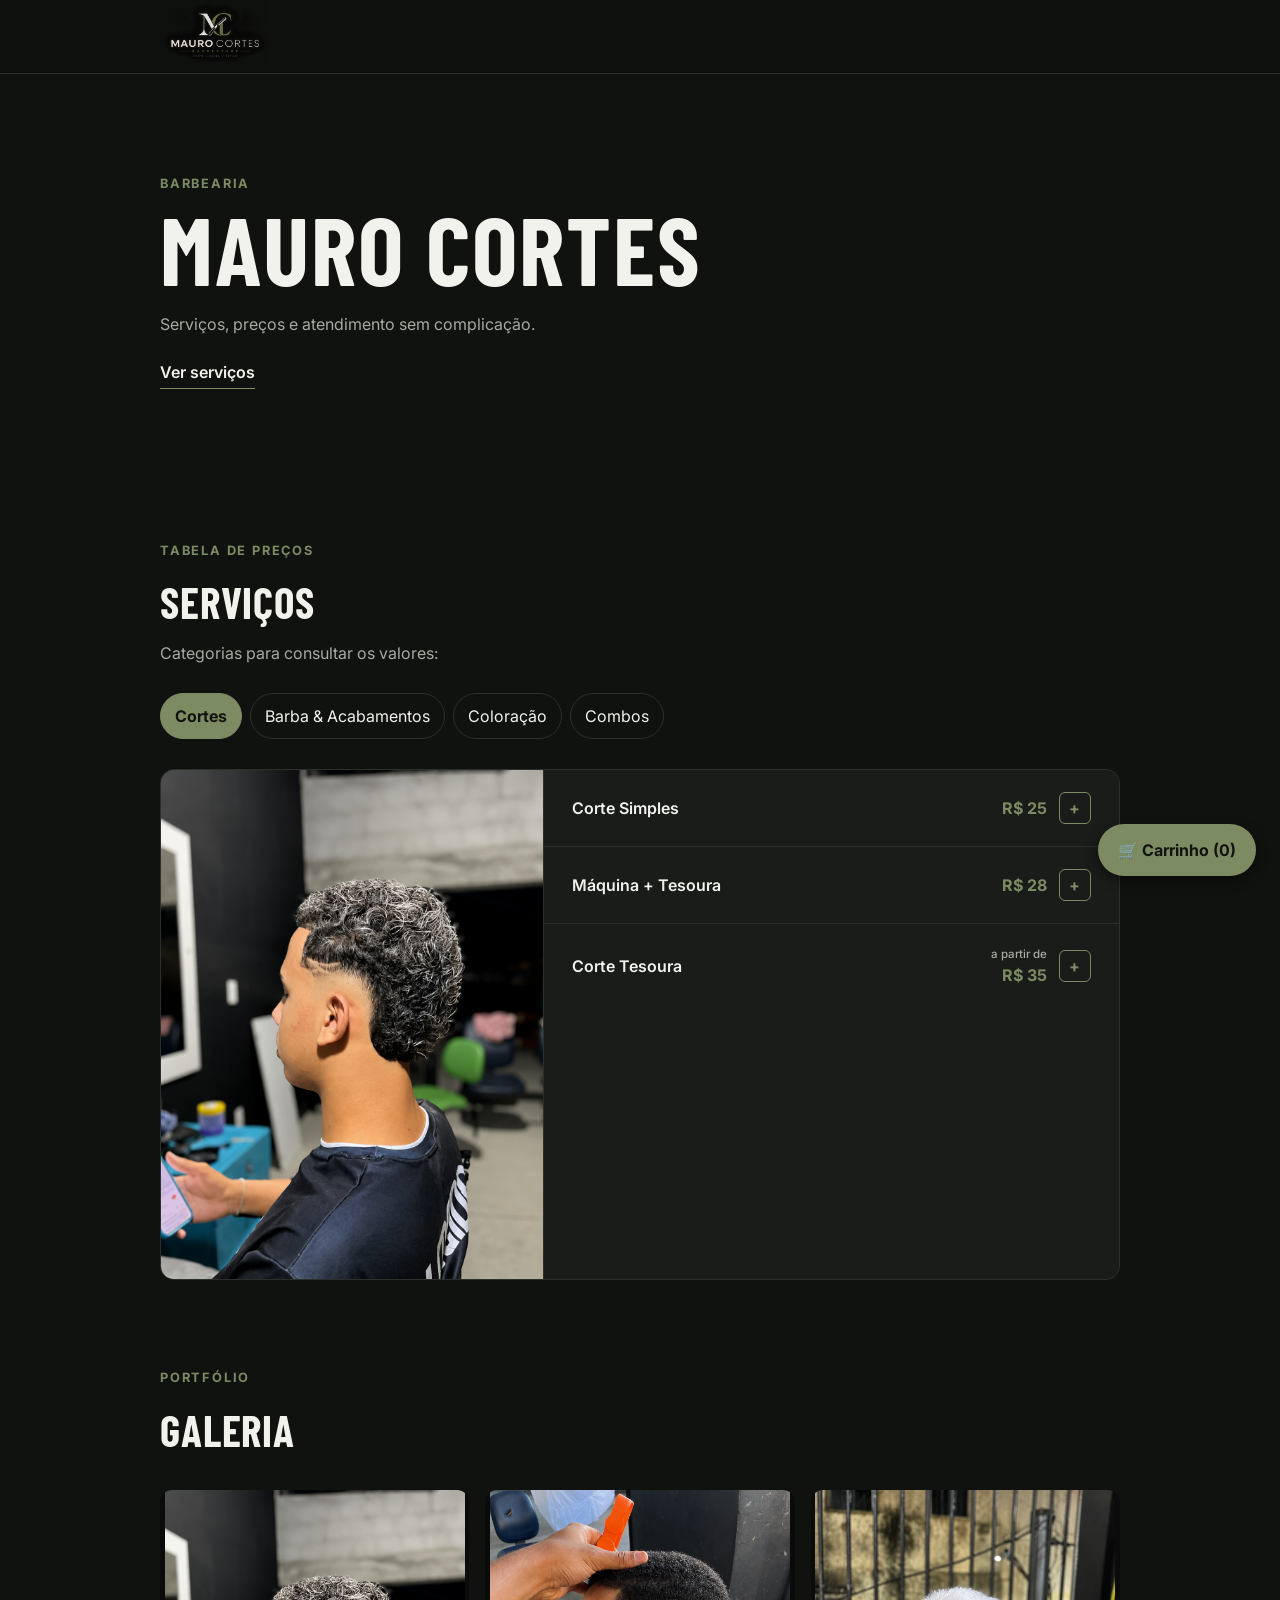
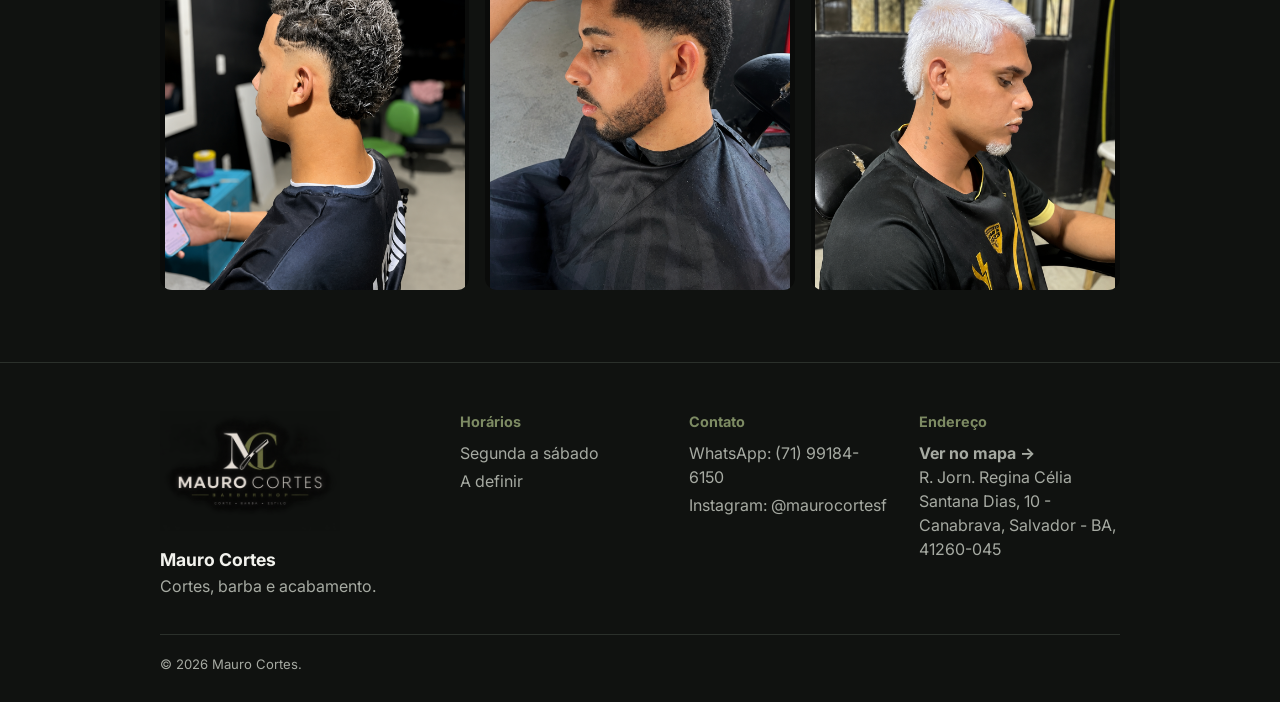
==== commit 4eba9966: "fix images, fix links" ====
--- a/docs/index.html
+++ b/docs/index.html
@@ -10,7 +10,7 @@
     <link rel="preconnect" href="https://fonts.gstatic.com" crossorigin>
     <link href="https://fonts.googleapis.com/css2?family=Barlow+Condensed:wght@600;700&family=Inter:wght@400;500;600;700&display=swap" rel="stylesheet">
 
-    <link rel="stylesheet" href="css/style.css">
+    <link rel="stylesheet" href="style.css">
 </head>
 <body>
 
@@ -19,8 +19,6 @@
             <a href="#" class="logo" aria-label="Mauro Cortes - início">
                 <img src="imgs/logo.png" alt="Logo Mauro Cortes">
             </a>
-
-            <a href="#agendamento" class="header-button">Agendar</a>
         </div>
     </header>
 
@@ -64,27 +62,10 @@
                 </div>
                 
                 <div class="gallery-scroll">
-                    <!-- Substitua as imagens abaixo pelas suas fotos reais -->
                     <div class="gallery-item"><img src="imgs/corte-simples.png" alt="Trabalho 1" loading="lazy"></div>
                     <div class="gallery-item"><img src="imgs/corte-barba.png" alt="Trabalho 2" loading="lazy"></div>
                     <div class="gallery-item"><img src="imgs/corte-coloracao.png" alt="Trabalho 3" loading="lazy"></div>
                 </div>
-            </div>
-        </section>
-
-        <section class="booking-section" id="agendamento">
-            <div class="container booking-card">
-                <div>
-                    <p class="eyebrow">AGENDAMENTO</p>
-                    <h2>Quer marcar um horário?</h2>
-                    <p>Em breve, o agendamento poderá ser feito diretamente pelo site.</p>
-                </div>
-
-                <button class="booking-button" type="button" disabled>
-                    Agendar horário
-                </button>
-
-                <small>Funcionalidade em desenvolvimento.</small>
             </div>
         </section>
     </main>
@@ -104,7 +85,7 @@
                 <div>
                     <h3>Horários</h3>
                     <p>Segunda a sábado</p>
-                    <p>Á definir</p>
+                    <p>A definir</p>
                 </div>
 
                 <div>
@@ -152,7 +133,7 @@
                     <span>Total:</span>
                     <strong>R$ <span id="cart-total">0,00</span></strong>
                 </div>
-                <button id="btn-generate-pix" class="booking-button" disabled>Gerar PIX Copia e Cola</button>
+                <button id="btn-generate-pix" class="primary-button" disabled>Gerar PIX Copia e Cola</button>
                 
                 <div id="pix-result" class="pix-result" style="display: none;">
                     <p>Copie o código abaixo e pague na sua app do banco:</p>
@@ -163,6 +144,6 @@
         </div>
     </div>
 
-    <script src="js/script.js"></script>
+    <script src="script.js"></script>
 </body>
 </html>
--- a/docs/style.css
+++ b/docs/style.css
@@ -0,0 +1,171 @@
+/* =========================
+   BASE
+========================= */
+:root {
+    --bg: #101210;
+    --surface: #191c19;
+    --surface-light: #202420;
+    --text: #f2f2ed;
+    --muted: #a6aaa2;
+    --border: #2b302b;
+    --olive: #7d8b63;
+    --olive-hover: #8e9d70;
+    --max-width: 960px;
+}
+
+* { box-sizing: border-box; margin: 0; padding: 0; }
+html { scroll-behavior: smooth; }
+body { background: var(--bg); color: var(--text); font-family: "Inter", sans-serif; line-height: 1.5; }
+a { color: inherit; text-decoration: none; }
+button { font: inherit; }
+.container { width: min(100% - 32px, var(--max-width)); margin-inline: auto; }
+
+/* =========================
+   HEADER & HERO
+========================= */
+.site-header { border-bottom: 1px solid var(--border); background: rgba(16, 18, 16, 0.96); position: sticky; top: 0; z-index: 10; }
+.header-content { min-height: 72px; display: flex; align-items: center; justify-content: space-between; gap: 24px; }
+.logo img { display: block; width: 110px; height: auto; }
+
+.header-button { background: var(--olive); color: #11130f; padding: 10px 18px; border-radius: 8px; font-weight: 700; }
+.header-button:hover { background: var(--olive-hover); }
+
+.hero { padding: 72px 0 56px; }
+.eyebrow { color: var(--olive); font-size: 0.8rem; font-weight: 700; letter-spacing: 0.14em; margin-bottom: 10px; }
+.hero h1, .section-heading h2 { font-family: "Barlow Condensed", sans-serif; text-transform: uppercase; letter-spacing: 0.02em; }
+.hero h1 { font-size: clamp(3.25rem, 14vw, 6rem); line-height: 0.92; max-width: 700px; }
+.hero-text { color: var(--muted); font-size: 1rem; margin-top: 20px; max-width: 460px; }
+.secondary-link { display: inline-block; margin-top: 24px; color: var(--text); font-weight: 600; border-bottom: 1px solid var(--olive); padding-bottom: 4px; }
+
+/* =========================
+   SERVIÇOS
+========================= */
+.services-section { padding: 56px 0 72px; }
+.section-heading { margin-bottom: 28px; }
+.section-heading h2 { font-size: 2.7rem; }
+.section-heading > p:last-child { color: var(--muted); margin-top: 6px; }
+
+.category-buttons { display: flex; gap: 8px; overflow-x: auto; padding-bottom: 8px; scrollbar-width: thin; }
+.category-button { flex: 0 0 auto; border: 1px solid var(--border); background: transparent; color: var(--text); border-radius: 999px; padding: 10px 14px; cursor: pointer; }
+.category-button:hover { border-color: var(--olive); }
+.category-button.active { background: var(--olive); color: #11130f; border-color: var(--olive); font-weight: 700; }
+
+.service-list { margin-top: 22px; border: 1px solid var(--border); border-radius: 14px; overflow: hidden; background: var(--surface); }
+
+/* IMAGEM DOS SERVIÇOS - Altura natural no telemóvel, sem bordas pretas e sem zoom */
+.category-image { 
+    width: 100%; 
+    height: auto; 
+    display: block; 
+    border-bottom: 1px solid var(--border);
+}
+
+.service-item { display: flex; justify-content: space-between; align-items: center; gap: 20px; padding: 18px; }
+.service-item + .service-item { border-top: 1px solid var(--border); }
+.service-name { font-weight: 600; }
+.service-price { color: var(--olive); font-weight: 700; white-space: nowrap; text-align: right; }
+.service-price span { color: var(--muted); display: block; font-size: 0.72rem; font-weight: 500; }
+
+/* =========================
+   GALERIA
+========================= */
+.gallery-section { padding: 0 0 72px; }
+.gallery-scroll { display: grid; gap: 16px; }
+
+.gallery-item { 
+    border-radius: 12px; 
+    overflow: hidden; 
+    background: var(--surface); 
+}
+
+/* IMAGENS DA GALERIA - Com borda/fundo escuro conforme pedido */
+.gallery-item img { 
+    width: 100%; 
+    max-height: 350px; 
+    object-fit: contain; 
+    background: #0a0b0a;
+    display: block; 
+}
+
+/* =========================
+   FOOTER
+========================= */
+.site-footer { border-top: 1px solid var(--border); padding: 48px 0 28px; }
+.footer-content { display: grid; gap: 36px; }
+.footer-brand strong { display: block; margin-top: 16px; font-size: 1.1rem; }
+.footer-brand p, .footer-info p, .copyright { color: var(--muted); }
+.footer-logo img { width: 180px; max-width: 100%; height: auto; display: block; }
+.footer-info { display: grid; gap: 28px; }
+.footer-info h3 { color: var(--olive); font-size: 0.9rem; margin-bottom: 8px; }
+.footer-info p + p { margin-top: 4px; }
+.copyright { border-top: 1px solid var(--border); margin-top: 36px; padding-top: 20px; font-size: 0.82rem; }
+
+/* =========================
+   CARRINHO & MODAL PIX
+========================= */
+.cart-fab { position: fixed; bottom: 24px; right: 24px; background: var(--olive); color: #11130f; border: none; padding: 14px 20px; border-radius: 50px; font-weight: 700; box-shadow: 0 4px 12px rgba(0,0,0,0.5); cursor: pointer; z-index: 90; transition: transform 0.2s; }
+.cart-fab:hover { transform: scale(1.05); }
+
+.add-to-cart { background: transparent; border: 1px solid var(--olive); color: var(--olive); width: 32px; height: 32px; border-radius: 6px; cursor: pointer; font-weight: bold; display: flex; align-items: center; justify-content: center; margin-left: 12px; }
+.add-to-cart:hover { background: var(--olive); color: #11130f; }
+.service-row-actions { display: flex; align-items: center; }
+
+.cart-overlay { position: fixed; top: 0; left: 0; width: 100%; height: 100%; background: rgba(0,0,0,0.8); display: flex; align-items: flex-end; justify-content: center; z-index: 100; opacity: 0; pointer-events: none; transition: opacity 0.3s; }
+.cart-overlay.active { opacity: 1; pointer-events: auto; }
+
+.cart-modal { background: var(--surface); width: 100%; max-width: 500px; border-radius: 20px 20px 0 0; padding: 24px; max-height: 85vh; display: flex; flex-direction: column; }
+.cart-header { display: flex; justify-content: space-between; align-items: center; margin-bottom: 20px; }
+.close-cart { background: none; border: none; color: var(--text); font-size: 28px; cursor: pointer; }
+.cart-items { flex: 1; overflow-y: auto; margin-bottom: 20px; }
+.cart-item { display: flex; justify-content: space-between; padding: 12px 0; border-bottom: 1px solid var(--border); }
+.remove-item { background: none; border: none; color: #ff5252; cursor: pointer; font-size: 12px; margin-top: 4px; }
+.cart-total-row { display: flex; justify-content: space-between; font-size: 1.2rem; margin-bottom: 16px; }
+
+.primary-button { width: 100%; margin-top: 22px; border: 0; border-radius: 8px; background: var(--olive); color: #11130f; padding: 14px 18px; font-weight: 700; cursor: pointer; }
+.primary-button:disabled { opacity: 0.55; cursor: not-allowed; }
+.pix-result textarea { width: 100%; background: var(--bg); color: var(--olive); border: 1px solid var(--border); padding: 10px; border-radius: 8px; font-family: monospace; font-size: 12px; resize: none; margin-top: 10px; }
+
+/* =========================
+   DESKTOP
+========================= */
+@media (min-width: 700px) {
+    .hero { padding: 100px 0 80px; }
+    
+    /* MÁGICA DO LAYOUT: Divide o quadro de serviços em 2 colunas no computador */
+    .service-list { 
+        display: grid; 
+        grid-template-columns: 40% 60%; 
+        align-items: stretch; 
+    }
+    
+    /* A foto fica encaixada no lado esquerdo, ocupando a altura toda da caixa */
+    .category-image { 
+        grid-column: 1; 
+        grid-row: 1 / 100; /* Estica para acompanhar todos os itens da lista de preços ao lado */
+        width: 100%; 
+        height: 100%; 
+        min-height: 400px;
+        object-fit: cover; 
+        object-position: center top; 
+        border-bottom: none; 
+        border-right: 1px solid var(--border); 
+    }
+    
+    /* Os preços alinham-se no lado direito */
+    .service-item { 
+        grid-column: 2; 
+        padding: 22px 28px; 
+    }
+    
+    /* Galeria com 3 imagens lado a lado no PC */
+    .gallery-scroll { grid-template-columns: repeat(3, 1fr); }
+    .gallery-item img { max-height: 400px; }
+    
+    .services-section { padding: 72px 0 88px; }
+    
+    .footer-content { grid-template-columns: 0.8fr 2fr; }
+    .footer-info { grid-template-columns: repeat(3, 1fr); }
+    
+    .cart-overlay { align-items: center; }
+    .cart-modal { border-radius: 20px; }
+}
